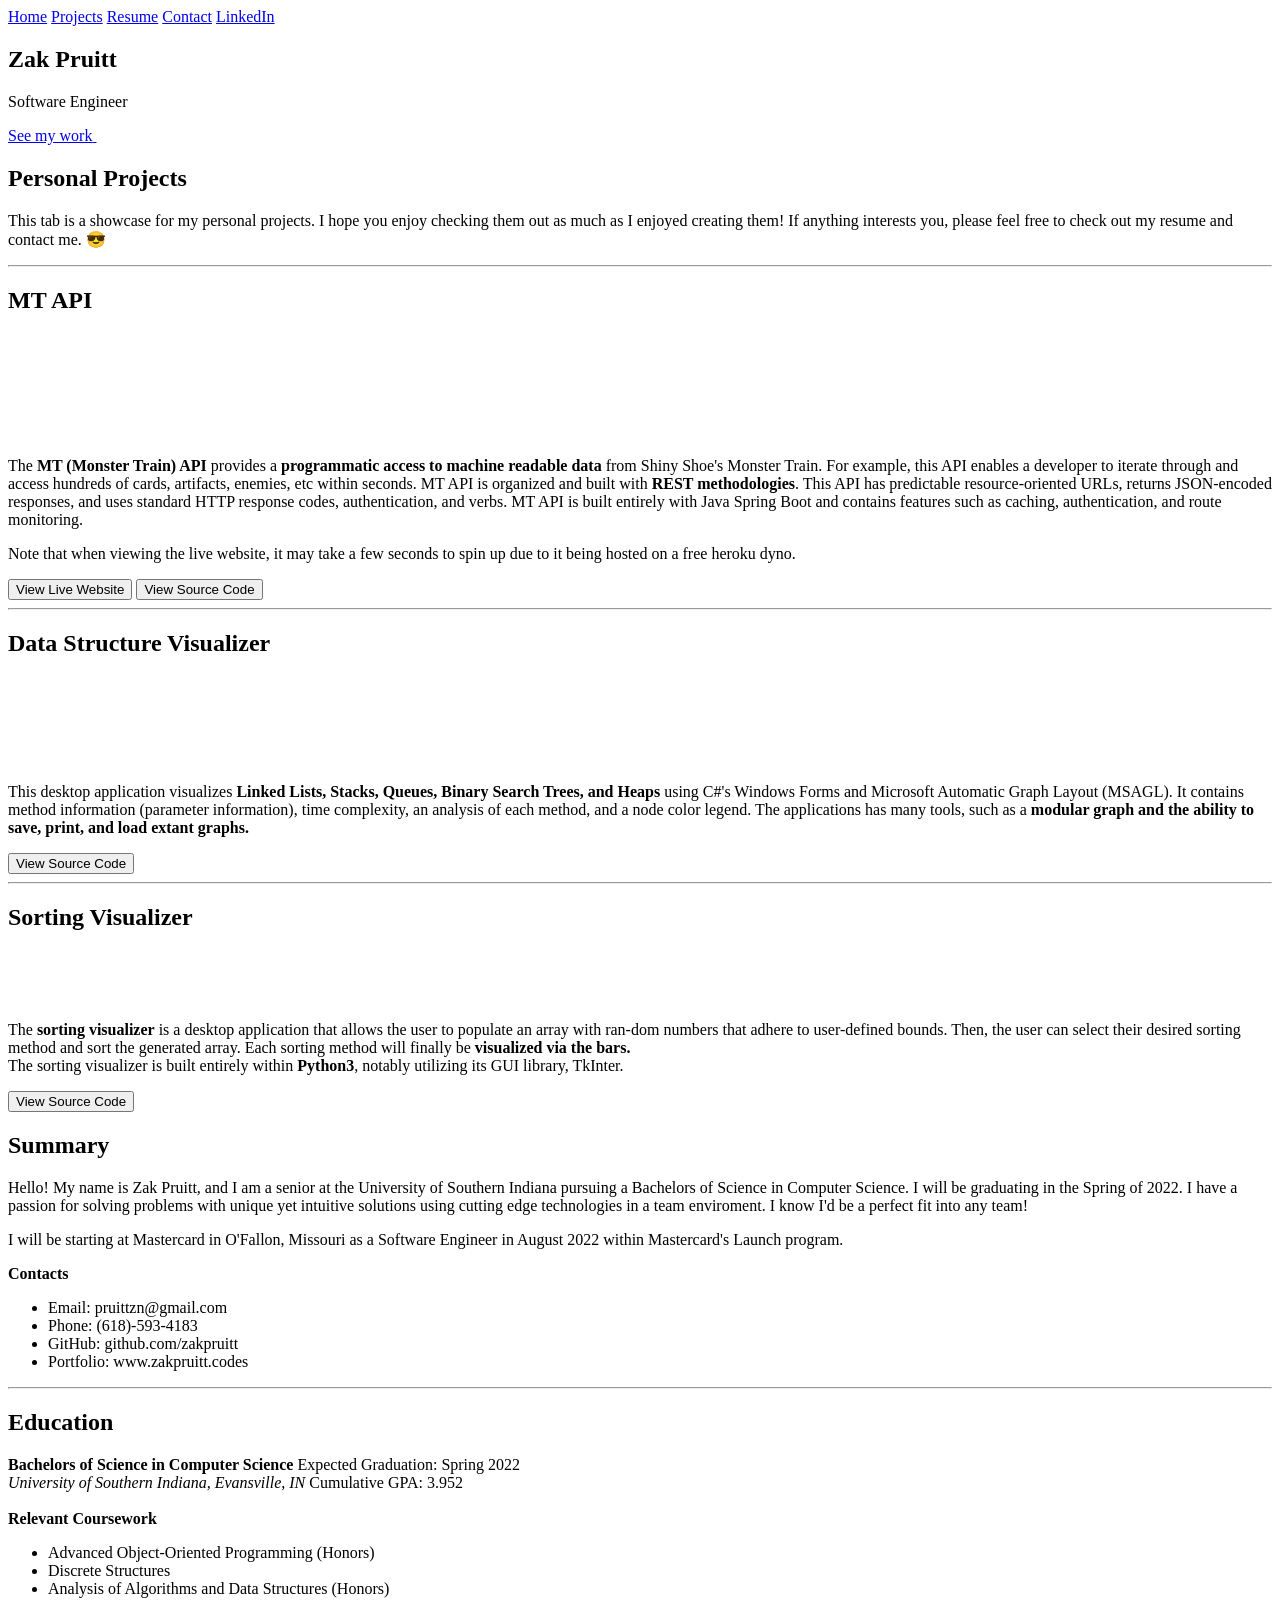
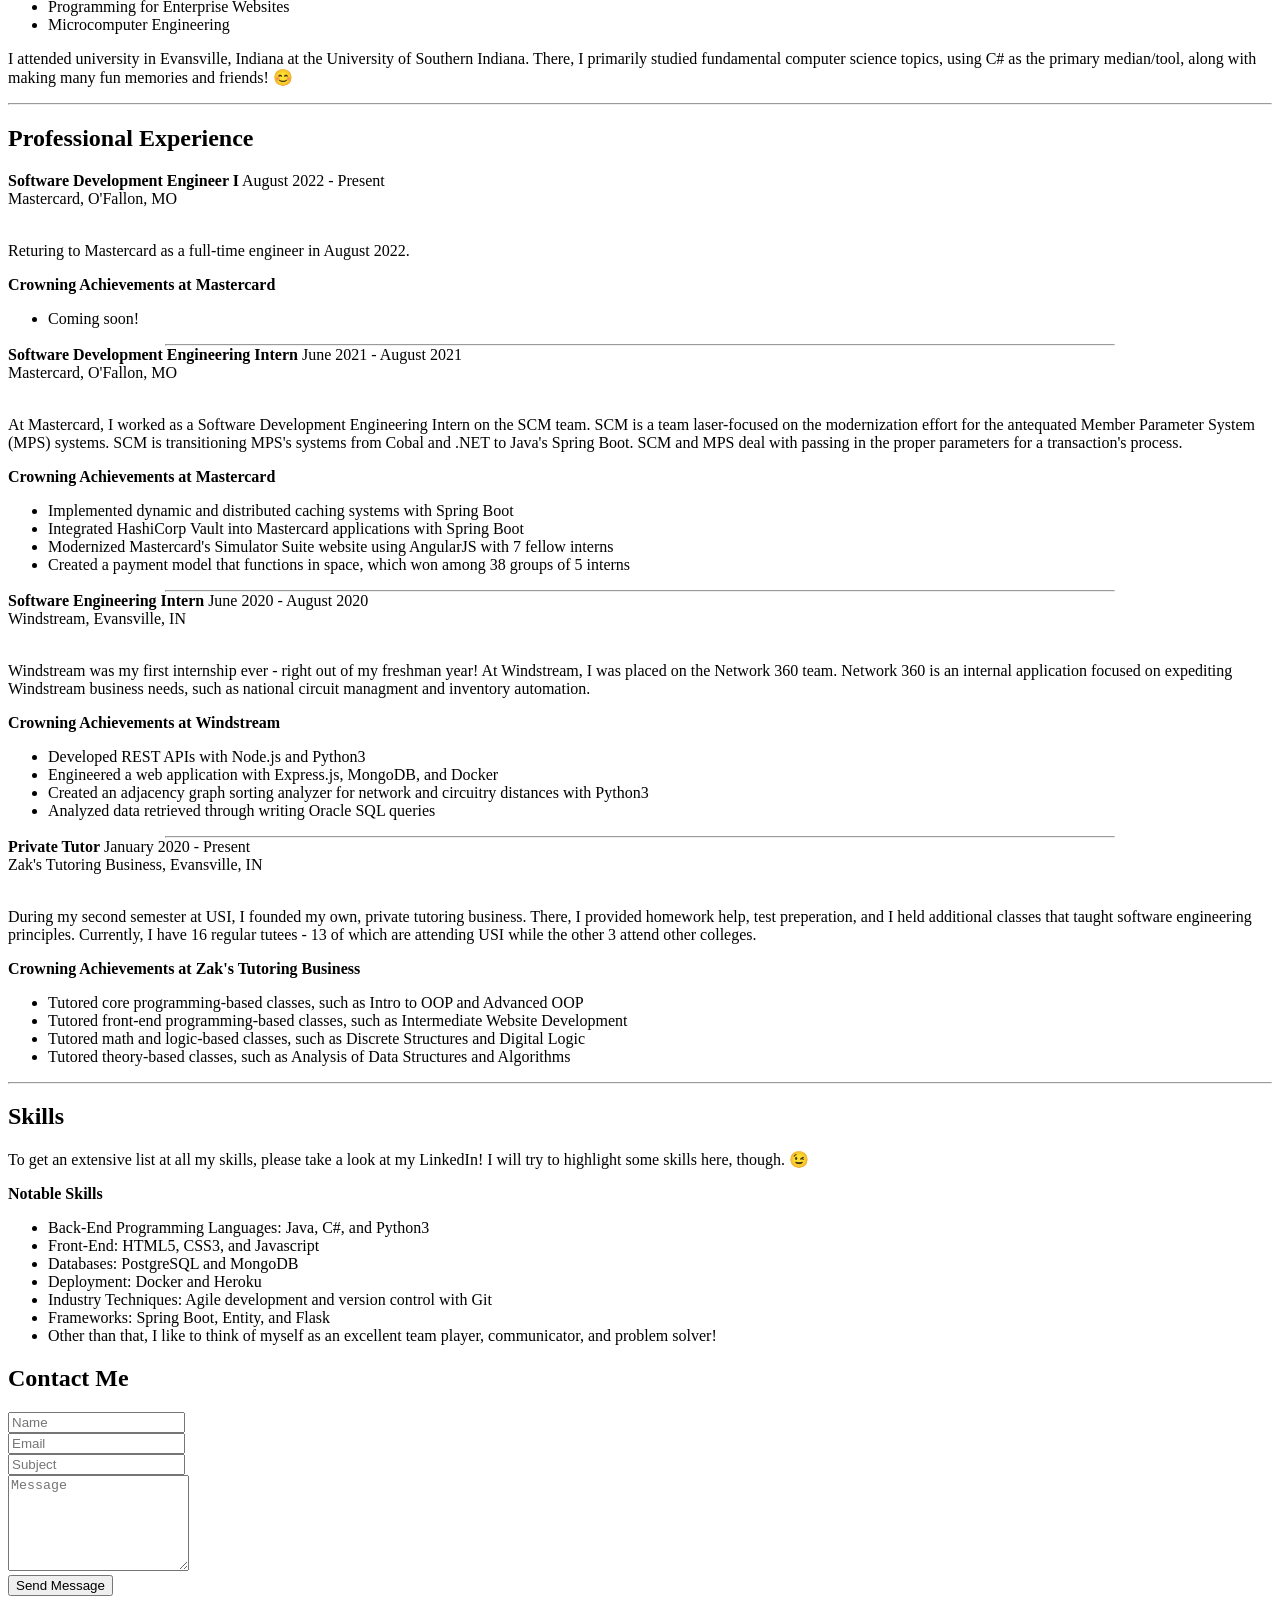
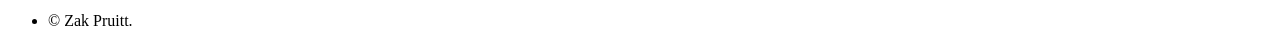
==== index.html @ 2b94c64f "Update index.html" ====
<!DOCTYPE html>
<html>

<head>
	<title>zakpruitt.codes - 2021</title>
	<meta charset="utf-8" />
	<meta name="viewport" content="width=device-width, initial-scale=1, user-scalable=no" />
	<link rel="stylesheet" href="assets/css/main.css" />
	<link rel="icon" type="ico" href="images/favicon.ico"/>
</head>

<body class="is-preload">
	<!-- Wrapper-->
	<div id="wrapper">
		<!-- Nav -->
		<nav id="nav">
			<a href="#" class="icon solid fa-home"><span>Home</span></a>
			<a href="#work" class="icon solid fa-code"><span>Projects</span></a>
			<a href="#resume" class="icon solid fa-user-circle"><span>Resume</span></a>
			<a href="#contact" class="icon solid fa-envelope"><span>Contact</span></a>
			<a href="https://linkedin.com/in/zakpruitt" target="_blank" rel="noopener noreferrer"
				class="icon brands fa-linkedin"><span>LinkedIn</span></a>
		</nav>

		<!-- Main -->
		<div id="main">
			<!-- Me -->
			<article id="home" class="panel intro">
				<header>
					<h1>Zak Pruitt</h1>
					<p>Software Engineer</p>
				</header>
				<a href="#work" class="jumplink pic">
					<span class="arrow icon solid fa-chevron-right"><span>See my work</span></span>
					<img src="images/me.jpg" alt="" />
				</a>
			</article>

			<!-- Work -->
			<article id="work" class="panel">
				<!--INTRO-->
				<header>
					<h2>
						Personal Projects &nbsp;<i class="icon solid fa-file-code"></i>
					</h2>
				</header>
				<p>
					This tab is a showcase for my personal projects. I hope you enjoy
					checking them out as much as I enjoyed creating them! If anything
					interests you, please feel free to check out my resume and contact
					me. 😎
				</p>

				<hr />
				
				<!--MT API-->
				<section>
					<header>
						<h2>
							MT API &nbsp;<i class="icon solid fa-exchange-alt"></i>
						</h2>
					</header>
					<header>
						<div class="row">
							<div class="col-4 col-6-medium col-12-small">
								<img class="work-image image fit" src="images/mtapi1.png" alt="" />
							</div>
							<div class="col-4 col-6-medium col-12-small">
								<img class="work-image image fit" src="images/mtapi2.png" alt="" />
							</div>
							<div class="col-4 col-6-medium col-12-small">
								<img class="work-image image fit" src="images/mtapi4.png" alt="" />
							</div>
							<div class="col-4 col-6-medium col-12-small">
								<img class="work-image image fit" src="images/mtapi3.png" alt="" />
							</div>
							<div class="col-4 col-6-medium col-12-small">
								<img class="work-image image fit" src="images/mtapi5.png" alt="" />
							</div>
							<div class="col-4 col-6-medium col-12-small">
								<img class="work-image image fit" src="images/mtapi6.png" alt="" />
							</div>
						</div>
					</header>
					<p>
						The <b>MT (Monster Train) API</b> provides a <b>programmatic access to machine readable data</b> from Shiny Shoe's Monster Train. For example, 
						this API enables a developer to iterate through and access hundreds of cards, artifacts, enemies, etc within seconds.
						MT API is organized and built with <b>REST methodologies</b>. This API has predictable resource-oriented URLs, 
						returns JSON-encoded responses, and uses standard HTTP response codes, authentication, and verbs. MT API is built
						entirely with Java Spring Boot and contains features such as caching, authentication, and route monitoring.
					</p>
					<p>
						Note that when viewing the live website, it may take a few seconds to spin up due to it being hosted on a free
						heroku dyno.
					</p>
					<a href="https://mt-api.tech" target="_blank"
						rel="noopener noreferrer"><input type="button" class="work-button"
							value="View Live Website" /></a>
					<a href="https://github.com/zakpruitt/mt-api" target="_blank"
						rel="noopener noreferrer"><input type="button" class="work-button"
							value="View Source Code" /></a>
				</section>

				<hr />

				<!--DSV-->
				<section>
					<header>
						<h2>
							Data Structure Visualizer &nbsp;<i class="icon solid fa-project-diagram"></i>
						</h2>
					</header>
					<header>
						<div class="row">
							<div class="col-4 col-6-medium col-12-small">
								<img class="work-image image fit" src="images/dsv 1.PNG" alt="" />
							</div>
							<div class="col-4 col-6-medium col-12-small">
								<img class="work-image image fit" src="images/dsv 2.PNG" alt="" />
							</div>
							<div class="col-4 col-6-medium col-12-small">
								<img class="work-image image fit" src="images/dsv 3.PNG" alt="" />
							</div>
							<div class="col-4 col-6-medium col-12-small">
								<img class="work-image image fit" src="images/dsv 4.PNG" alt="" />
							</div>
							<div class="col-4 col-6-medium col-12-small">
								<img class="work-image image fit" src="images/dsv 5.PNG" alt="" />
							</div>
						</div>
					</header>
					<p>
						This desktop application visualizes <b>Linked Lists, Stacks, Queues, Binary Search Trees, and
							Heaps</b> using C#'s Windows Forms
						and Microsoft Automatic Graph Layout (MSAGL). It contains method information (parameter
						information), time complexity, an analysis of each method, and a node color legend. The
						applications has many tools, such as a <b>modular
							graph and the ability to save, print, and load extant graphs.</b>
					</p>
					<a href="https://github.com/zakpruitt/data-structure-visualizer" target="_blank"
						rel="noopener noreferrer"><input type="button" class="work-button"
							value="View Source Code" /></a>
				</section>

				<hr />

				<!--SV-->
				<section>
					<header>
						<h2>
							Sorting Visualizer &nbsp;<i class="icon solid fa-sort-amount-up"></i>
						</h2>
					</header>
					<header>
						<div class="row">
							<div class="col-4 col-6-medium col-12-small">
								<img class="work-image image fit" src="images/sorting1.PNG" alt="" />
							</div>
							<div class="col-4 col-6-medium col-12-small">
								<img class="work-image image fit" src="images/sorting2.PNG" alt="" />
							</div>
							<div class="col-4 col-6-medium col-12-small">
								<img class="work-image image fit" src="images/sorting3.PNG" alt="" />
							</div>
						</div>
					</header>
					<p>
						The <b>sorting visualizer</b> is a desktop application that allows
						the user to populate an array with ran-dom numbers that adhere to
						user-defined bounds. Then, the user can select their desired
						sorting method and sort the generated array. Each sorting method
						will finally be <b>visualized via the bars.</b> <br />The sorting
						visualizer is built entirely within <b>Python3</b>, notably
						utilizing its GUI library, TkInter.
					</p>
					<a href="https://github.com/zakpruitt/sorting-visualizer" target="_blank"
						rel="noopener noreferrer"><input type="button" class="work-button"
							value="View Source Code" /></a>
				</section>
			</article>

			<!-- Resume -->
			<article id="resume" class="panel">
				<!--SUMMARY-->
				<header>
					<h2>
						Summary &nbsp;<i class="icon solid fa-book"></i>
					</h2>
				</header>
				<p>
					Hello! My name is Zak Pruitt, and I am a senior at the University of Southern Indiana pursuing a
					Bachelors of Science in Computer Science. I will be graduating
					in the Spring of 2022. I have a passion for solving problems with unique yet intuitive solutions
					using cutting edge technologies in a team enviroment. I know
					I'd be a perfect fit into any team!
				</p>
				<p>
					I will be starting at Mastercard in O'Fallon, Missouri as a Software Engineer in August 2022 within
					Mastercard's Launch program.
				</p>
				
				<span id="left"><b>Contacts</b></span> <br>
				<ul>
					<li>Email: pruittzn@gmail.com</li>
					<li>Phone: (618)-593-4183</li>
					<li>GitHub: github.com/zakpruitt</li>
					<li>Portfolio: www.zakpruitt.codes</li>
				</ul>
				<hr>

				<!--EDUCATION-->
				<header>
					<h2>
						Education &nbsp;<i class="icon solid fa-user-graduate"></i>
					</h2>
				</header>
				
				<span id="left"><b>Bachelors of Science in Computer Science</b></span>
				<span id="right">Expected Graduation: Spring 2022</span>

				<br>

				<span id="left"><i>University of Southern Indiana, Evansville, IN</i></span>
				<span id="right">Cumulative GPA: 3.952</span>

				<br>
				<br>

				<span id="left"><b>Relevant Coursework</b></span> <br>
				<ul>
					<li>Advanced Object-Oriented Programming (Honors) </li>
					<li>Discrete Structures </li>
					<li>Analysis of Algorithms and Data Structures (Honors) </li>
					<li>Programming for Enterprise Websites </li>
					<li>Microcomputer Engineering </li>
				</ul>

				<p>
					I attended university in Evansville, Indiana at the University of Southern Indiana. There, I primarily studied fundamental computer science 
					topics, using C# as the primary median/tool, along with making many fun memories and friends! 😊
				</p>

				<hr>

				<!--WORK EXPERIENCE-->
				<header>
					<h2>
						Professional Experience &nbsp;<i class="icon solid fa-user-tie"></i>
					</h2>
				</header>
				
				<span id="left"><b>Software Development Engineer I</b></span>
				<span id="right">August 2022 - Present</span>

				<br>

				<span id="left">Mastercard, O'Fallon, MO</span>
				
				<br>
				<br>

				<p>
					Returing to Mastercard as a full-time engineer in August 2022.
				</p>

				<span id="left"><b>Crowning Achievements at Mastercard</b></span> <br>
				<ul>
					<li>Coming soon!</li>
				</ul>

				<hr width="75%" style="margin: auto;">

				<!--MC-->
				<span id="left"><b>Software Development Engineering Intern</b></span>
				<span id="right">June 2021 - August 2021</span>

				<br>

				<span id="left">Mastercard, O'Fallon, MO</span>
				
				<br>
				<br>

				<p>
					At Mastercard, I worked as a Software Development Engineering Intern on the SCM team. SCM is a team
					laser-focused on the modernization effort for the antequated Member Parameter System (MPS) systems.
					SCM is transitioning MPS's systems from Cobal and .NET to Java's Spring Boot. SCM and MPS deal with
					passing in the proper parameters for a transaction's process.
				</p>

				<span id="left"><b>Crowning Achievements at Mastercard</b></span> <br>
				<ul>
					<li>Implemented dynamic and distributed caching systems with Spring Boot</li>
					<li>Integrated HashiCorp Vault into Mastercard applications with Spring Boot</li>
					<li>Modernized Mastercard's Simulator Suite website using AngularJS with 7 fellow interns</li>
					<li>Created a payment model that functions in space, which won among 38 groups of 5 interns</li>
				</ul>

				<hr width="75%" style="margin: auto;">
				
				<!--WINDSTREAM-->
				<span id="left"><b>Software Engineering Intern</b></span>
				<span id="right">June 2020 - August 2020</span>

				<br>

				<span id="left">Windstream, Evansville, IN</span>
				
				<br>
				<br>

				<p>
					Windstream was my first internship ever - right out of my freshman year! At Windstream, I was placed on the Network 360 team.
					Network 360 is an internal application focused on expediting Windstream business needs, such as national circuit managment and
					inventory automation. 
				</p>

				<span id="left"><b>Crowning Achievements at Windstream</b></span> <br>
				<ul>
					<li>Developed REST APIs with Node.js and Python3</li>
					<li>Engineered a web application with Express.js, MongoDB, and Docker</li>
					<li>Created an adjacency graph sorting analyzer for network and circuitry distances with Python3</li>
					<li>Analyzed data retrieved through writing Oracle SQL queries</li>

				</ul>

				<hr width="75%" style="margin: auto;">

				<!--TUTOR-->
				<span id="left"><b>Private Tutor</b></span>
				<span id="right">January 2020 - Present</span>

				<br>

				<span id="left">Zak's Tutoring Business, Evansville, IN</span>
				
				<br>
				<br>

				<p>
					During my second semester at USI, I founded my own, private tutoring business. There, I provided
					homework help, test preperation, and I held additional classes that taught software engineering principles. Currently,
					I have 16 regular tutees - 13 of which are attending USI while the other 3 attend other colleges.
				</p>

				<span id="left"><b>Crowning Achievements at Zak's Tutoring Business</b></span> <br>
				<ul>
					<li>Tutored core programming-based classes, such as Intro to OOP and Advanced OOP</li>
					<li>Tutored front-end programming-based classes, such as Intermediate Website Development</li>
					<li>Tutored math and logic-based classes, such as Discrete Structures and Digital Logic</li>
					<li>Tutored theory-based classes, such as Analysis of Data Structures and Algorithms</li>
				</ul>

				<hr>

					<!--SKILLS-->
					<header>
						<h2>
							Skills &nbsp;<i class="icon solid fa-list-ul"></i>
						</h2>
					</header>
					
					<p>To get an extensive list at all my skills, please take a look at my LinkedIn! I will try to highlight
						some skills here, though. 😉
					</p>
	
					<span id="left"><b>Notable Skills</b></span> <br>
					<ul>
						<li>Back-End Programming Languages: Java, C#, and Python3</li>
						<li>Front-End: HTML5, CSS3, and Javascript</li>
						<li>Databases: PostgreSQL and MongoDB</li>
						<li>Deployment: Docker and Heroku</li>
						<li>Industry Techniques: Agile development and version control with Git</li>
						<li>Frameworks: Spring Boot, Entity, and Flask</li>
						<li>Other than that, I like to think of myself as an excellent team player, communicator, and problem solver!</li>
					</ul>
			</article>

			<!-- Contact -->
			<article id="contact" class="panel">
				<header>
					<h2>Contact Me</h2>
				</header>
				<form id="contactForm" name="sentMessage" action="https://formspree.io/xpzykvww"
					enctype="multipart/form-data" method="POST">
					<div>
						<div class="row">
							<div class="col-6 col-12-medium">
								<input type="text" name="name" placeholder="Name" />
							</div>
							<div class="col-6 col-12-medium">
								<input type="text" name="email" placeholder="Email" />
							</div>
							<div class="col-12">
								<input type="text" name="subject" placeholder="Subject" />
							</div>
							<div class="col-12">
								<textarea name="message" placeholder="Message" rows="6"></textarea>
							</div>
							<div class="col-12">
								<input type="submit" value="Send Message" />
							</div>
						</div>
					</div>
				</form>
			</article>
		</div>

		<!-- Footer -->
		<div id="footer">
			<ul class="copyright">
				<li>&copy; Zak Pruitt.</li>
			</ul>
		</div>
	</div>

	<!-- Scripts -->
	<script src="https://cdnjs.cloudflare.com/ajax/libs/mo-js/0.288.2/mo.min.js"
		integrity="sha512-/rH/MTr+peRDH0xWbbfUgzdLUu8FRdQ24CXdNiDHHcdR7QyYFL3lob2hHtieIKBJsJcWtF0S2bhdcubsZkXKxw=="
		crossorigin="anonymous"></script>
	<script src="https://kit.fontawesome.com/42ef109a00.js" crossorigin="anonymous"></script>
	<script src="https://code.jquery.com/jquery-3.6.0.min.js"
		integrity="sha256-/xUj+3OJU5yExlq6GSYGSHk7tPXikynS7ogEvDej/m4=" crossorigin="anonymous"></script>
	<script src="assets/js/breakpoints.min.js"></script>
	<script src="assets/js/main.js"></script>
</body>

</html>
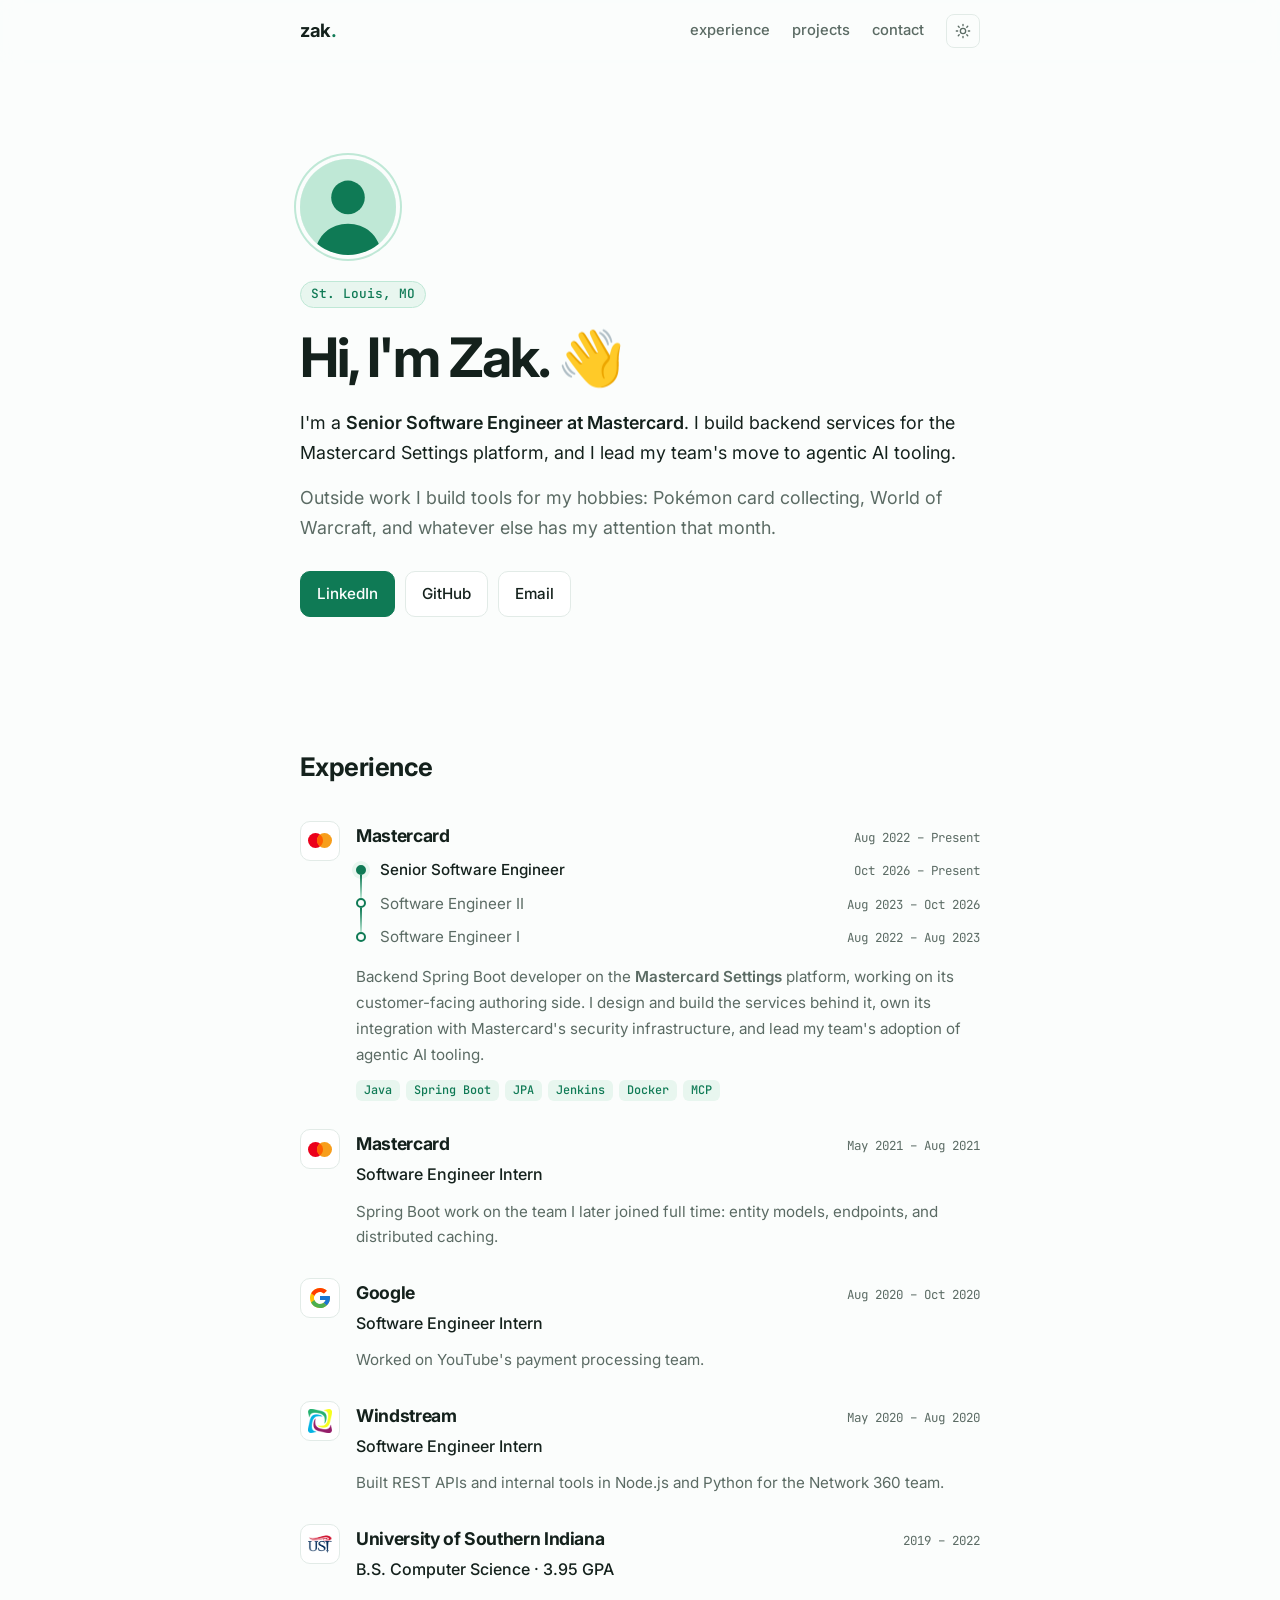
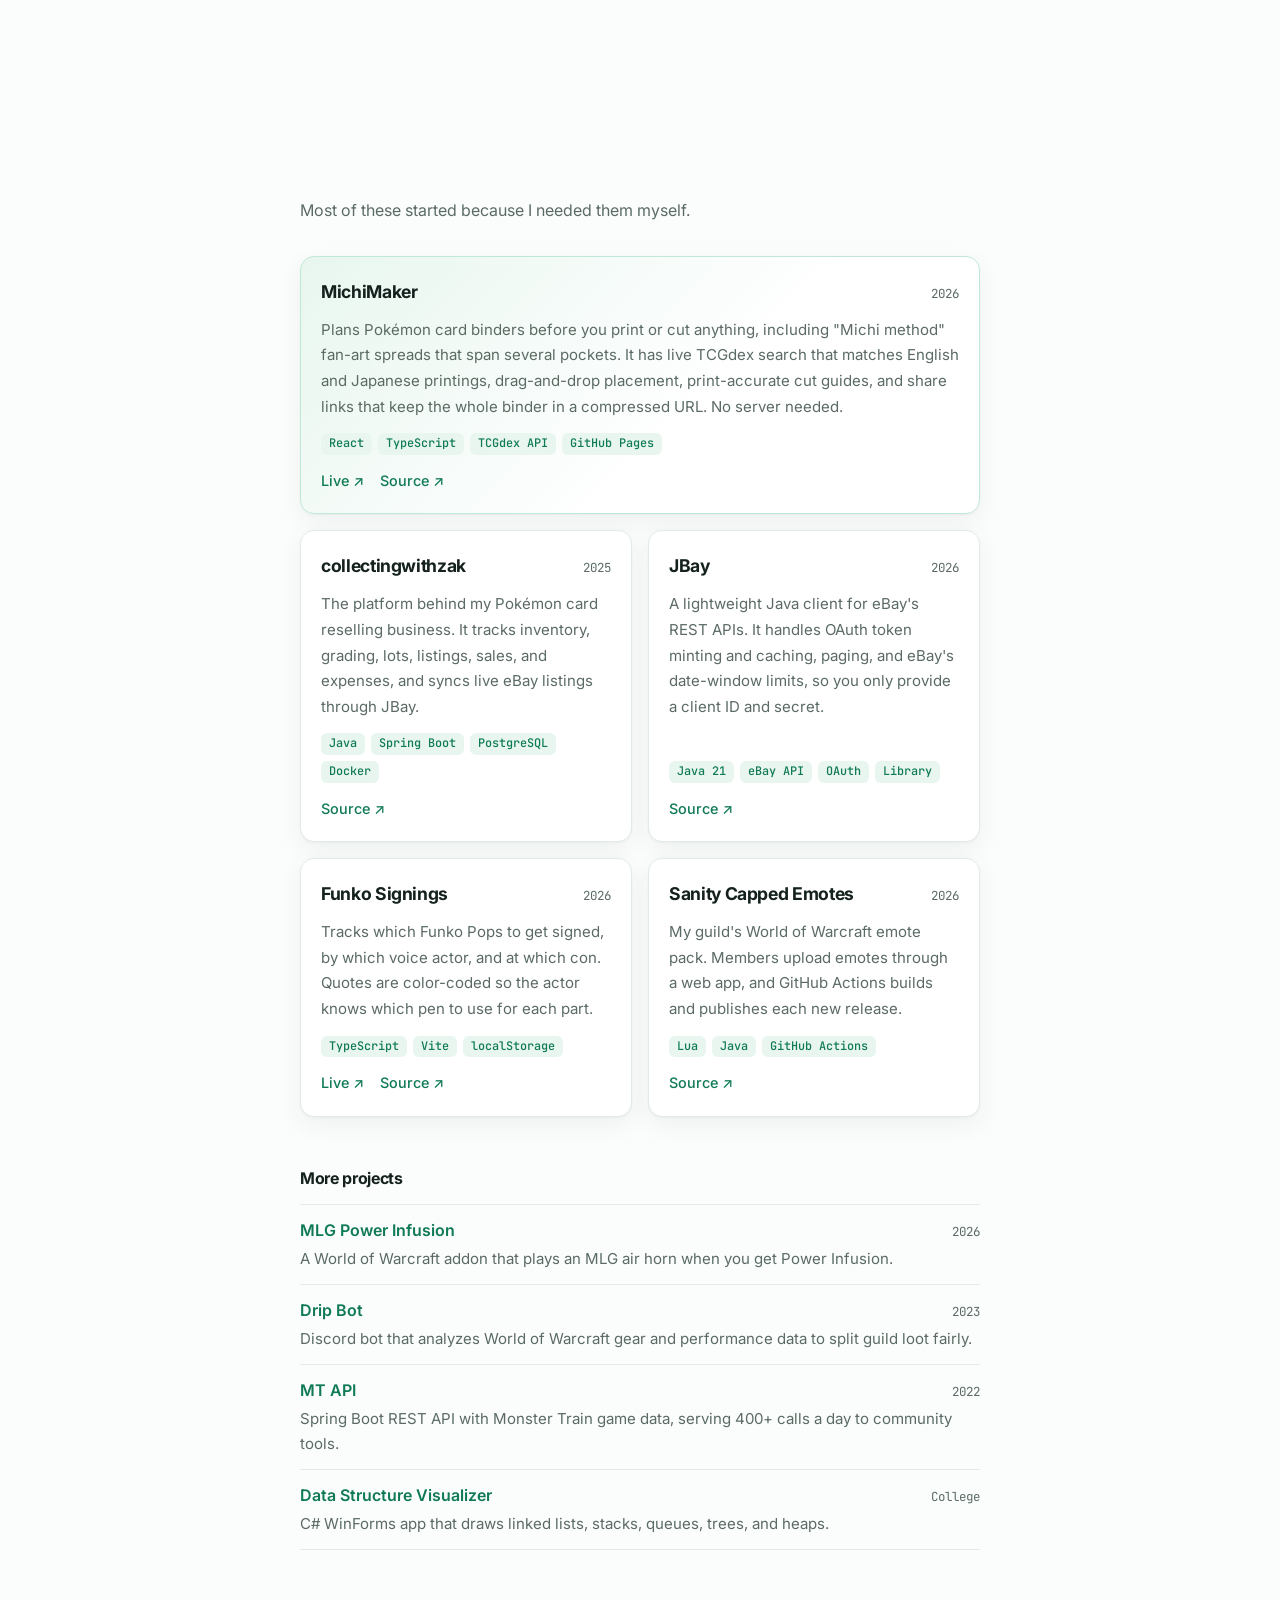
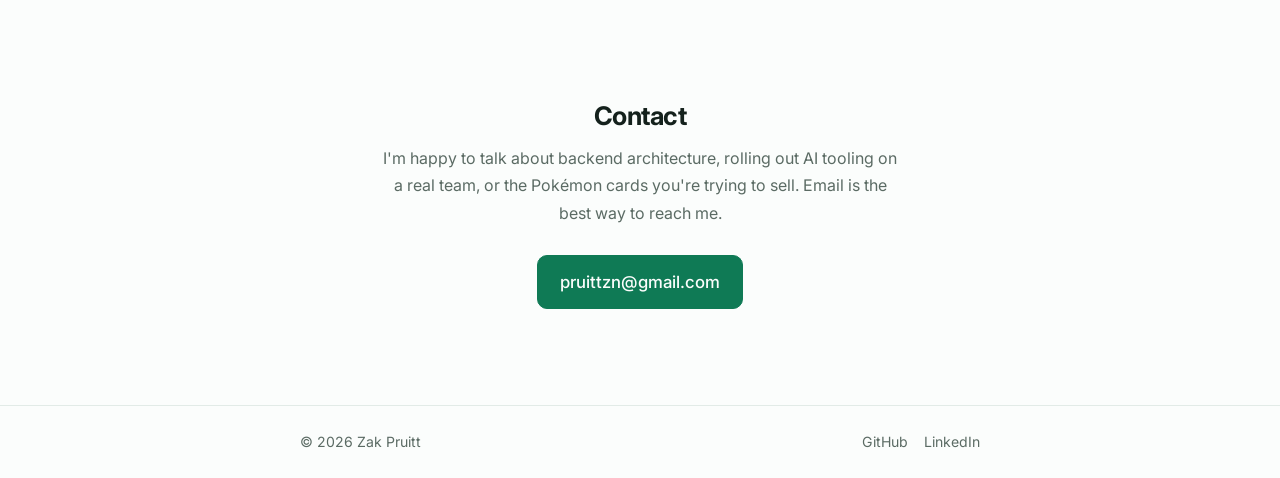
==== commit 39c7a49a: "Redesign portfolio and generate projects from repo READMEs" ====
--- a/index.html
+++ b/index.html
@@ -1,428 +1,259 @@
-<!DOCTYPE html>
-<html>
-
+<!doctype html>
+<html lang="en">
 <head>
-	<title>zakpruitt.codes - 2021</title>
-	<meta charset="utf-8" />
-	<meta name="viewport" content="width=device-width, initial-scale=1, user-scalable=no" />
-	<link rel="stylesheet" href="assets/css/main.css" />
-	<link rel="icon" type="ico" href="images/favicon.ico"/>
+  <meta charset="utf-8">
+  <meta name="viewport" content="width=device-width, initial-scale=1">
+  <title>Zak Pruitt</title>
+  <meta name="description" content="Zak Pruitt, Senior Software Engineer at Mastercard. Backend Spring Boot developer on the Mastercard Settings platform.">
+  <meta property="og:title" content="Zak Pruitt">
+  <meta property="og:description" content="Senior Software Engineer at Mastercard. Backend by day, building things for my hobbies by night.">
+  <meta property="og:url" content="https://zakpruitt.github.io/">
+  <meta name="theme-color" content="#0f7a55">
+  <link rel="icon" href="favicon.svg" type="image/svg+xml">
+  <link rel="preconnect" href="https://fonts.googleapis.com">
+  <link rel="preconnect" href="https://fonts.gstatic.com" crossorigin>
+  <link rel="stylesheet" href="https://fonts.googleapis.com/css2?family=Inter:wght@400;500;600;700&family=JetBrains+Mono:wght@400;500&display=swap">
+  <link rel="stylesheet" href="assets/style.css">
+  <script>
+    let theme;
+    try { theme = localStorage.getItem("theme"); } catch {}
+    document.documentElement.classList.add("js");
+    document.documentElement.dataset.theme =
+      theme ?? (matchMedia("(prefers-color-scheme: dark)").matches ? "dark" : "light");
+  </script>
+  <script src="assets/main.js" defer></script>
 </head>
-
-<body class="is-preload">
-	<!-- Wrapper-->
-	<div id="wrapper">
-		<!-- Nav -->
-		<nav id="nav">
-			<a href="#" class="icon solid fa-home"><span>Home</span></a>
-			<a href="#work" class="icon solid fa-code"><span>Projects</span></a>
-			<a href="#resume" class="icon solid fa-user-circle"><span>Resume</span></a>
-			<a href="#contact" class="icon solid fa-envelope"><span>Contact</span></a>
-			<a href="https://linkedin.com/in/zakpruitt" target="_blank" rel="noopener noreferrer"
-				class="icon brands fa-linkedin"><span>LinkedIn</span></a>
-		</nav>
-
-		<!-- Main -->
-		<div id="main">
-			<!-- Me -->
-			<article id="home" class="panel intro">
-				<header>
-					<h1>Zak Pruitt</h1>
-					<p>Software Engineer</p>
-				</header>
-				<a href="#work" class="jumplink pic">
-					<span class="arrow icon solid fa-chevron-right"><span>See my work</span></span>
-					<img src="images/me.jpg" alt="" />
-				</a>
-			</article>
-
-			<!-- Work -->
-			<article id="work" class="panel">
-				<!--INTRO-->
-				<header>
-					<h2>
-						Personal Projects &nbsp;<i class="icon solid fa-file-code"></i>
-					</h2>
-				</header>
-				<p>
-					This tab is a showcase for my personal projects. I hope you enjoy
-					checking them out as much as I enjoyed creating them! If anything
-					interests you, please feel free to check out my resume and contact
-					me. 😎
-				</p>
-
-				<hr />
-				
-				<!--MT API-->
-				<section>
-					<header>
-						<h2>
-							MT API &nbsp;<i class="icon solid fa-exchange-alt"></i>
-						</h2>
-					</header>
-					<header>
-						<div class="row">
-							<div class="col-4 col-6-medium col-12-small">
-								<img class="work-image image fit" src="images/mtapi1.png" alt="" />
-							</div>
-							<div class="col-4 col-6-medium col-12-small">
-								<img class="work-image image fit" src="images/mtapi2.png" alt="" />
-							</div>
-							<div class="col-4 col-6-medium col-12-small">
-								<img class="work-image image fit" src="images/mtapi4.png" alt="" />
-							</div>
-							<div class="col-4 col-6-medium col-12-small">
-								<img class="work-image image fit" src="images/mtapi3.png" alt="" />
-							</div>
-							<div class="col-4 col-6-medium col-12-small">
-								<img class="work-image image fit" src="images/mtapi5.png" alt="" />
-							</div>
-							<div class="col-4 col-6-medium col-12-small">
-								<img class="work-image image fit" src="images/mtapi6.png" alt="" />
-							</div>
-						</div>
-					</header>
-					<p>
-						The <b>MT (Monster Train) API</b> provides a <b>programmatic access to machine readable data</b> from Shiny Shoe's Monster Train. For example, 
-						this API enables a developer to iterate through and access hundreds of cards, artifacts, enemies, etc within seconds.
-						MT API is organized and built with <b>REST methodologies</b>. This API has predictable resource-oriented URLs, 
-						returns JSON-encoded responses, and uses standard HTTP response codes, authentication, and verbs. MT API is built
-						entirely with Java Spring Boot and contains features such as caching, authentication, and route monitoring.
-					</p>
-					<p>
-						Note that when viewing the live website, it may take a few seconds to spin up due to it being hosted on a free
-						heroku dyno.
-					</p>
-					<a href="https://mt-api.tech" target="_blank"
-						rel="noopener noreferrer"><input type="button" class="work-button"
-							value="View Live Website" /></a>
-					<a href="https://github.com/zakpruitt/mt-api" target="_blank"
-						rel="noopener noreferrer"><input type="button" class="work-button"
-							value="View Source Code" /></a>
-				</section>
-
-				<hr />
-
-				<!--DSV-->
-				<section>
-					<header>
-						<h2>
-							Data Structure Visualizer &nbsp;<i class="icon solid fa-project-diagram"></i>
-						</h2>
-					</header>
-					<header>
-						<div class="row">
-							<div class="col-4 col-6-medium col-12-small">
-								<img class="work-image image fit" src="images/dsv 1.PNG" alt="" />
-							</div>
-							<div class="col-4 col-6-medium col-12-small">
-								<img class="work-image image fit" src="images/dsv 2.PNG" alt="" />
-							</div>
-							<div class="col-4 col-6-medium col-12-small">
-								<img class="work-image image fit" src="images/dsv 3.PNG" alt="" />
-							</div>
-							<div class="col-4 col-6-medium col-12-small">
-								<img class="work-image image fit" src="images/dsv 4.PNG" alt="" />
-							</div>
-							<div class="col-4 col-6-medium col-12-small">
-								<img class="work-image image fit" src="images/dsv 5.PNG" alt="" />
-							</div>
-						</div>
-					</header>
-					<p>
-						This desktop application visualizes <b>Linked Lists, Stacks, Queues, Binary Search Trees, and
-							Heaps</b> using C#'s Windows Forms
-						and Microsoft Automatic Graph Layout (MSAGL). It contains method information (parameter
-						information), time complexity, an analysis of each method, and a node color legend. The
-						applications has many tools, such as a <b>modular
-							graph and the ability to save, print, and load extant graphs.</b>
-					</p>
-					<a href="https://github.com/zakpruitt/data-structure-visualizer" target="_blank"
-						rel="noopener noreferrer"><input type="button" class="work-button"
-							value="View Source Code" /></a>
-				</section>
-
-				<hr />
-
-				<!--SV-->
-				<section>
-					<header>
-						<h2>
-							Sorting Visualizer &nbsp;<i class="icon solid fa-sort-amount-up"></i>
-						</h2>
-					</header>
-					<header>
-						<div class="row">
-							<div class="col-4 col-6-medium col-12-small">
-								<img class="work-image image fit" src="images/sorting1.PNG" alt="" />
-							</div>
-							<div class="col-4 col-6-medium col-12-small">
-								<img class="work-image image fit" src="images/sorting2.PNG" alt="" />
-							</div>
-							<div class="col-4 col-6-medium col-12-small">
-								<img class="work-image image fit" src="images/sorting3.PNG" alt="" />
-							</div>
-						</div>
-					</header>
-					<p>
-						The <b>sorting visualizer</b> is a desktop application that allows
-						the user to populate an array with ran-dom numbers that adhere to
-						user-defined bounds. Then, the user can select their desired
-						sorting method and sort the generated array. Each sorting method
-						will finally be <b>visualized via the bars.</b> <br />The sorting
-						visualizer is built entirely within <b>Python3</b>, notably
-						utilizing its GUI library, TkInter.
-					</p>
-					<a href="https://github.com/zakpruitt/sorting-visualizer" target="_blank"
-						rel="noopener noreferrer"><input type="button" class="work-button"
-							value="View Source Code" /></a>
-				</section>
-			</article>
-
-			<!-- Resume -->
-			<article id="resume" class="panel">
-				<!--SUMMARY-->
-				<header>
-					<h2>
-						Summary &nbsp;<i class="icon solid fa-book"></i>
-					</h2>
-				</header>
-				<p>
-					Hello! My name is Zak Pruitt, and I am a senior at the University of Southern Indiana pursuing a
-					Bachelors of Science in Computer Science. I will be graduating
-					in the Spring of 2022. I have a passion for solving problems with unique yet intuitive solutions
-					using cutting edge technologies in a team enviroment. I know
-					I'd be a perfect fit into any team!
-				</p>
-				<p>
-					I will be starting at Mastercard in O'Fallon, Missouri as a Software Engineer in August 2022 within
-					Mastercard's Launch program.
-				</p>
-				
-				<span id="left"><b>Contacts</b></span> <br>
-				<ul>
-					<li>Email: pruittzn@gmail.com</li>
-					<li>Phone: (618)-593-4183</li>
-					<li>GitHub: github.com/zakpruitt</li>
-					<li>Portfolio: www.zakpruitt.codes</li>
-				</ul>
-				<hr>
-
-				<!--EDUCATION-->
-				<header>
-					<h2>
-						Education &nbsp;<i class="icon solid fa-user-graduate"></i>
-					</h2>
-				</header>
-				
-				<span id="left"><b>Bachelors of Science in Computer Science</b></span>
-				<span id="right">Expected Graduation: Spring 2022</span>
-
-				<br>
-
-				<span id="left"><i>University of Southern Indiana, Evansville, IN</i></span>
-				<span id="right">Cumulative GPA: 3.952</span>
-
-				<br>
-				<br>
-
-				<span id="left"><b>Relevant Coursework</b></span> <br>
-				<ul>
-					<li>Advanced Object-Oriented Programming (Honors) </li>
-					<li>Discrete Structures </li>
-					<li>Analysis of Algorithms and Data Structures (Honors) </li>
-					<li>Programming for Enterprise Websites </li>
-					<li>Microcomputer Engineering </li>
-				</ul>
-
-				<p>
-					I attended university in Evansville, Indiana at the University of Southern Indiana. There, I primarily studied fundamental computer science 
-					topics, using C# as the primary median/tool, along with making many fun memories and friends! 😊
-				</p>
-
-				<hr>
-
-				<!--WORK EXPERIENCE-->
-				<header>
-					<h2>
-						Professional Experience &nbsp;<i class="icon solid fa-user-tie"></i>
-					</h2>
-				</header>
-				
-				<span id="left"><b>Software Development Engineer I</b></span>
-				<span id="right">August 2022 - Present</span>
-
-				<br>
-
-				<span id="left">Mastercard, O'Fallon, MO</span>
-				
-				<br>
-				<br>
-
-				<p>
-					Returing to Mastercard as a full-time engineer in August 2022.
-				</p>
-
-				<span id="left"><b>Crowning Achievements at Mastercard</b></span> <br>
-				<ul>
-					<li>Coming soon!</li>
-				</ul>
-
-				<hr width="75%" style="margin: auto;">
-
-				<!--MC-->
-				<span id="left"><b>Software Development Engineering Intern</b></span>
-				<span id="right">June 2021 - August 2021</span>
-
-				<br>
-
-				<span id="left">Mastercard, O'Fallon, MO</span>
-				
-				<br>
-				<br>
-
-				<p>
-					At Mastercard, I worked as a Software Development Engineering Intern on the SCM team. SCM is a team
-					laser-focused on the modernization effort for the antequated Member Parameter System (MPS) systems.
-					SCM is transitioning MPS's systems from Cobal and .NET to Java's Spring Boot. SCM and MPS deal with
-					passing in the proper parameters for a transaction's process.
-				</p>
-
-				<span id="left"><b>Crowning Achievements at Mastercard</b></span> <br>
-				<ul>
-					<li>Implemented dynamic and distributed caching systems with Spring Boot</li>
-					<li>Integrated HashiCorp Vault into Mastercard applications with Spring Boot</li>
-					<li>Modernized Mastercard's Simulator Suite website using AngularJS with 7 fellow interns</li>
-					<li>Created a payment model that functions in space, which won among 38 groups of 5 interns</li>
-				</ul>
-
-				<hr width="75%" style="margin: auto;">
-				
-				<!--WINDSTREAM-->
-				<span id="left"><b>Software Engineering Intern</b></span>
-				<span id="right">June 2020 - August 2020</span>
-
-				<br>
-
-				<span id="left">Windstream, Evansville, IN</span>
-				
-				<br>
-				<br>
-
-				<p>
-					Windstream was my first internship ever - right out of my freshman year! At Windstream, I was placed on the Network 360 team.
-					Network 360 is an internal application focused on expediting Windstream business needs, such as national circuit managment and
-					inventory automation. 
-				</p>
-
-				<span id="left"><b>Crowning Achievements at Windstream</b></span> <br>
-				<ul>
-					<li>Developed REST APIs with Node.js and Python3</li>
-					<li>Engineered a web application with Express.js, MongoDB, and Docker</li>
-					<li>Created an adjacency graph sorting analyzer for network and circuitry distances with Python3</li>
-					<li>Analyzed data retrieved through writing Oracle SQL queries</li>
-
-				</ul>
-
-				<hr width="75%" style="margin: auto;">
-
-				<!--TUTOR-->
-				<span id="left"><b>Private Tutor</b></span>
-				<span id="right">January 2020 - Present</span>
-
-				<br>
-
-				<span id="left">Zak's Tutoring Business, Evansville, IN</span>
-				
-				<br>
-				<br>
-
-				<p>
-					During my second semester at USI, I founded my own, private tutoring business. There, I provided
-					homework help, test preperation, and I held additional classes that taught software engineering principles. Currently,
-					I have 16 regular tutees - 13 of which are attending USI while the other 3 attend other colleges.
-				</p>
-
-				<span id="left"><b>Crowning Achievements at Zak's Tutoring Business</b></span> <br>
-				<ul>
-					<li>Tutored core programming-based classes, such as Intro to OOP and Advanced OOP</li>
-					<li>Tutored front-end programming-based classes, such as Intermediate Website Development</li>
-					<li>Tutored math and logic-based classes, such as Discrete Structures and Digital Logic</li>
-					<li>Tutored theory-based classes, such as Analysis of Data Structures and Algorithms</li>
-				</ul>
-
-				<hr>
-
-					<!--SKILLS-->
-					<header>
-						<h2>
-							Skills &nbsp;<i class="icon solid fa-list-ul"></i>
-						</h2>
-					</header>
-					
-					<p>To get an extensive list at all my skills, please take a look at my LinkedIn! I will try to highlight
-						some skills here, though. 😉
-					</p>
-	
-					<span id="left"><b>Notable Skills</b></span> <br>
-					<ul>
-						<li>Back-End Programming Languages: Java, C#, and Python3</li>
-						<li>Front-End: HTML5, CSS3, and Javascript</li>
-						<li>Databases: PostgreSQL and MongoDB</li>
-						<li>Deployment: Docker and Heroku</li>
-						<li>Industry Techniques: Agile development and version control with Git</li>
-						<li>Frameworks: Spring Boot, Entity, and Flask</li>
-						<li>Other than that, I like to think of myself as an excellent team player, communicator, and problem solver!</li>
-					</ul>
-			</article>
-
-			<!-- Contact -->
-			<article id="contact" class="panel">
-				<header>
-					<h2>Contact Me</h2>
-				</header>
-				<form id="contactForm" name="sentMessage" action="https://formspree.io/xpzykvww"
-					enctype="multipart/form-data" method="POST">
-					<div>
-						<div class="row">
-							<div class="col-6 col-12-medium">
-								<input type="text" name="name" placeholder="Name" />
-							</div>
-							<div class="col-6 col-12-medium">
-								<input type="text" name="email" placeholder="Email" />
-							</div>
-							<div class="col-12">
-								<input type="text" name="subject" placeholder="Subject" />
-							</div>
-							<div class="col-12">
-								<textarea name="message" placeholder="Message" rows="6"></textarea>
-							</div>
-							<div class="col-12">
-								<input type="submit" value="Send Message" />
-							</div>
-						</div>
-					</div>
-				</form>
-			</article>
-		</div>
-
-		<!-- Footer -->
-		<div id="footer">
-			<ul class="copyright">
-				<li>&copy; Zak Pruitt.</li>
-			</ul>
-		</div>
-	</div>
-
-	<!-- Scripts -->
-	<script src="https://cdnjs.cloudflare.com/ajax/libs/mo-js/0.288.2/mo.min.js"
-		integrity="sha512-/rH/MTr+peRDH0xWbbfUgzdLUu8FRdQ24CXdNiDHHcdR7QyYFL3lob2hHtieIKBJsJcWtF0S2bhdcubsZkXKxw=="
-		crossorigin="anonymous"></script>
-	<script src="https://kit.fontawesome.com/42ef109a00.js" crossorigin="anonymous"></script>
-	<script src="https://code.jquery.com/jquery-3.6.0.min.js"
-		integrity="sha256-/xUj+3OJU5yExlq6GSYGSHk7tPXikynS7ogEvDej/m4=" crossorigin="anonymous"></script>
-	<script src="assets/js/breakpoints.min.js"></script>
-	<script src="assets/js/main.js"></script>
+<body>
+  <header class="nav">
+    <div class="container nav-inner">
+      <a href="#" class="brand">zak<span>.</span></a>
+      <nav>
+        <a href="#experience">experience</a>
+        <a href="#projects">projects</a>
+        <a href="#contact">contact</a>
+      </nav>
+      <button class="theme-toggle" type="button" aria-label="Toggle dark mode">
+        <svg class="sun" viewBox="0 0 24 24" aria-hidden="true"><circle cx="12" cy="12" r="4"/><path d="M12 2v2M12 20v2M4.9 4.9l1.4 1.4M17.7 17.7l1.4 1.4M2 12h2M20 12h2M4.9 19.1l1.4-1.4M17.7 6.3l1.4-1.4"/></svg>
+        <svg class="moon" viewBox="0 0 24 24" aria-hidden="true"><path d="M21 12.8A9 9 0 1 1 11.2 3a7 7 0 0 0 9.8 9.8z"/></svg>
+      </button>
+    </div>
+  </header>
+
+  <main class="container">
+    <section class="hero reveal">
+      <img class="avatar" src="assets/me.svg" alt="Zak Pruitt" width="96" height="96">
+      <p class="pill">St. Louis, MO</p>
+      <h1>Hi, I'm Zak. <span class="wave" aria-hidden="true">👋</span></h1>
+      <p class="lede">
+        I'm a <strong>Senior Software Engineer at Mastercard</strong>. I build backend services for the
+        Mastercard Settings platform, and I lead my team's move to agentic AI tooling.
+      </p>
+      <p class="lede muted">
+        Outside work I build tools for my hobbies: Pokémon card collecting, World of Warcraft, and whatever
+        else has my attention that month.
+      </p>
+      <div class="links">
+        <a class="btn primary" href="https://www.linkedin.com/in/zakpruitt/" target="_blank">LinkedIn</a>
+        <a class="btn" href="https://github.com/zakpruitt" target="_blank">GitHub</a>
+        <a class="btn" href="mailto:pruittzn@gmail.com">Email</a>
+      </div>
+    </section>
+
+    <section id="experience">
+      <h2 class="reveal">Experience</h2>
+
+      <div class="jobs">
+        <article class="job reveal">
+          <img class="logo" src="assets/logos/mastercard.svg" alt="">
+          <div>
+            <header class="row">
+              <h3>Mastercard</h3>
+              <span class="meta">Aug 2022 – Present</span>
+            </header>
+            <ol class="roles">
+              <li class="row"><span>Senior Software Engineer</span><span class="meta">Oct 2026 – Present</span></li>
+              <li class="row"><span>Software Engineer II</span><span class="meta">Aug 2023 – Oct 2026</span></li>
+              <li class="row"><span>Software Engineer I</span><span class="meta">Aug 2022 – Aug 2023</span></li>
+            </ol>
+            <p class="desc">
+              Backend Spring Boot developer on the <strong>Mastercard Settings</strong> platform, working on its
+              customer-facing authoring side. I design and build the services behind it, own its integration with
+              Mastercard's security infrastructure, and lead my team's adoption of agentic AI tooling.
+            </p>
+            <ul class="tags"><li>Java</li><li>Spring Boot</li><li>JPA</li><li>Jenkins</li><li>Docker</li><li>MCP</li></ul>
+          </div>
+        </article>
+
+        <article class="job reveal">
+          <img class="logo" src="assets/logos/mastercard.svg" alt="">
+          <div>
+            <header class="row">
+              <h3>Mastercard</h3>
+              <span class="meta">May 2021 – Aug 2021</span>
+            </header>
+            <p class="role">Software Engineer Intern</p>
+            <p class="desc">Spring Boot work on the team I later joined full time: entity models, endpoints, and distributed caching.</p>
+          </div>
+        </article>
+
+        <article class="job reveal">
+          <img class="logo" src="assets/logos/google.svg" alt="">
+          <div>
+            <header class="row">
+              <h3>Google</h3>
+              <span class="meta">Aug 2020 – Oct 2020</span>
+            </header>
+            <p class="role">Software Engineer Intern</p>
+            <p class="desc">Worked on YouTube's payment processing team.</p>
+          </div>
+        </article>
+
+        <article class="job reveal">
+          <img class="logo" src="assets/logos/windstream.png" alt="">
+          <div>
+            <header class="row">
+              <h3>Windstream</h3>
+              <span class="meta">May 2020 – Aug 2020</span>
+            </header>
+            <p class="role">Software Engineer Intern</p>
+            <p class="desc">Built REST APIs and internal tools in Node.js and Python for the Network 360 team.</p>
+          </div>
+        </article>
+
+        <article class="job reveal">
+          <img class="logo" src="assets/logos/usi.png" alt="">
+          <div>
+            <header class="row">
+              <h3>University of Southern Indiana</h3>
+              <span class="meta">2019 – 2022</span>
+            </header>
+            <p class="role">B.S. Computer Science · 3.95 GPA</p>
+          </div>
+        </article>
+      </div>
+    </section>
+
+    <section id="projects">
+      <h2 class="reveal">Projects</h2>
+      <p class="muted reveal">Most of these started because I needed them myself.</p>
+
+      <!-- projects:start -->
+      <div class="grid">
+        <article class="card featured reveal">
+          <header class="row">
+            <h3>MichiMaker</h3>
+            <span class="meta">2026</span>
+          </header>
+          <p>Plans Pokémon card binders before you print or cut anything, including &quot;Michi method&quot; fan-art spreads that span several pockets. It has live TCGdex search that matches English and Japanese printings, drag-and-drop placement, print-accurate cut guides, and share links that keep the whole binder in a compressed URL. No server needed.</p>
+          <ul class="tags"><li>React</li><li>TypeScript</li><li>TCGdex API</li><li>GitHub Pages</li></ul>
+          <footer>
+            <a href="https://zakpruitt.github.io/michimaker/" target="_blank">Live ↗</a>
+            <a href="https://github.com/zakpruitt/michimaker" target="_blank">Source ↗</a>
+          </footer>
+        </article>
+
+        <article class="card reveal">
+          <header class="row">
+            <h3>collectingwithzak</h3>
+            <span class="meta">2025</span>
+          </header>
+          <p>The platform behind my Pokémon card reselling business. It tracks inventory, grading, lots, listings, sales, and expenses, and syncs live eBay listings through JBay.</p>
+          <ul class="tags"><li>Java</li><li>Spring Boot</li><li>PostgreSQL</li><li>Docker</li></ul>
+          <footer>
+            <a href="https://github.com/zakpruitt/pbst" target="_blank">Source ↗</a>
+          </footer>
+        </article>
+
+        <article class="card reveal">
+          <header class="row">
+            <h3>JBay</h3>
+            <span class="meta">2026</span>
+          </header>
+          <p>A lightweight Java client for eBay's REST APIs. It handles OAuth token minting and caching, paging, and eBay's date-window limits, so you only provide a client ID and secret.</p>
+          <ul class="tags"><li>Java 21</li><li>eBay API</li><li>OAuth</li><li>Library</li></ul>
+          <footer>
+            <a href="https://github.com/zakpruitt/jbay" target="_blank">Source ↗</a>
+          </footer>
+        </article>
+
+        <article class="card reveal">
+          <header class="row">
+            <h3>Funko Signings</h3>
+            <span class="meta">2026</span>
+          </header>
+          <p>Tracks which Funko Pops to get signed, by which voice actor, and at which con. Quotes are color-coded so the actor knows which pen to use for each part.</p>
+          <ul class="tags"><li>TypeScript</li><li>Vite</li><li>localStorage</li></ul>
+          <footer>
+            <a href="https://zakpruitt.github.io/funko-signings/" target="_blank">Live ↗</a>
+            <a href="https://github.com/zakpruitt/funko-signings" target="_blank">Source ↗</a>
+          </footer>
+        </article>
+
+        <article class="card reveal">
+          <header class="row">
+            <h3>Sanity Capped Emotes</h3>
+            <span class="meta">2026</span>
+          </header>
+          <p>My guild's World of Warcraft emote pack. Members upload emotes through a web app, and GitHub Actions builds and publishes each new release.</p>
+          <ul class="tags"><li>Lua</li><li>Java</li><li>GitHub Actions</li></ul>
+          <footer>
+            <a href="https://github.com/zakpruitt/TwitchEmotes_SanityCapped" target="_blank">Source ↗</a>
+          </footer>
+        </article>
+      </div>
+
+      <h3 class="subhead reveal">More projects</h3>
+      <ul class="more reveal">
+        <li>
+          <header class="row">
+            <a href="https://github.com/zakpruitt/MLGPowerInfusion" target="_blank">MLG Power Infusion</a>
+            <span class="meta">2026</span>
+          </header>
+          <p>A World of Warcraft addon that plays an MLG air horn when you get Power Infusion.</p>
+        </li>
+        <li>
+          <header class="row">
+            <a href="https://github.com/zakpruitt/drip-bot" target="_blank">Drip Bot</a>
+            <span class="meta">2023</span>
+          </header>
+          <p>Discord bot that analyzes World of Warcraft gear and performance data to split guild loot fairly.</p>
+        </li>
+        <li>
+          <header class="row">
+            <a href="https://github.com/zakpruitt/mt-api" target="_blank">MT API</a>
+            <span class="meta">2022</span>
+          </header>
+          <p>Spring Boot REST API with Monster Train game data, serving 400+ calls a day to community tools.</p>
+        </li>
+        <li>
+          <header class="row">
+            <a href="https://github.com/zakpruitt/data-structure-visualizer" target="_blank">Data Structure Visualizer</a>
+            <span class="meta">College</span>
+          </header>
+          <p>C# WinForms app that draws linked lists, stacks, queues, trees, and heaps.</p>
+        </li>
+      </ul>
+      <!-- projects:end -->
+    </section>
+
+    <section id="contact" class="contact reveal">
+      <h2>Contact</h2>
+      <p class="muted">
+        I'm happy to talk about backend architecture, rolling out AI tooling on a real team, or the Pokémon
+        cards you're trying to sell. Email is the best way to reach me.
+      </p>
+      <a class="btn primary big" href="mailto:pruittzn@gmail.com">pruittzn@gmail.com</a>
+    </section>
+  </main>
+
+  <footer class="footer">
+    <div class="container footer-inner">
+      <span>© <span id="year">2026</span> Zak Pruitt</span>
+      <span class="footer-links">
+        <a href="https://github.com/zakpruitt" target="_blank">GitHub</a>
+        <a href="https://www.linkedin.com/in/zakpruitt/" target="_blank">LinkedIn</a>
+      </span>
+    </div>
+  </footer>
 </body>
-
 </html>
--- a/assets/style.css
+++ b/assets/style.css
@@ -0,0 +1,329 @@
+/* Mint (Datejust dial) and emerald (Mega Gallade) */
+:root {
+  color-scheme: light dark;
+  --bg: light-dark(#fbfdfc, #0c1311);
+  --surface: light-dark(#ffffff, #121b18);
+  --text: light-dark(#14211c, #e4efe9);
+  --muted: light-dark(#5b6b64, #93a69d);
+  --border: light-dark(#e2ebe7, #1f2c27);
+  --accent: light-dark(#0f7a55, #7fdcb4);
+  --accent-strong: light-dark(#0a5c40, #a8ecce);
+  --mint: light-dark(#bfe8d6, #1d4a39);
+  --mint-soft: light-dark(#e8f6ef, #13241e);
+  --shadow: 0 1px 2px light-dark(rgb(15 50 35 / .04), transparent),
+            0 8px 24px light-dark(rgb(15 50 35 / .06), transparent);
+  --sans: "Inter", system-ui, -apple-system, "Segoe UI", sans-serif;
+  --mono: "JetBrains Mono", ui-monospace, monospace;
+  --width: 720px;
+}
+
+[data-theme="light"] { color-scheme: light; }
+[data-theme="dark"] { color-scheme: dark; }
+
+*, *::before, *::after { box-sizing: border-box; }
+
+html { scroll-behavior: smooth; scroll-padding-top: 72px; }
+
+body {
+  margin: 0;
+  background: var(--bg);
+  color: var(--text);
+  font: 16px/1.7 var(--sans);
+  -webkit-font-smoothing: antialiased;
+}
+
+h1, h2, h3 { letter-spacing: -.02em; }
+h2 { font-size: 1.6rem; margin: 0 0 8px; }
+h3 { font-size: 1.1rem; margin: 0; }
+
+a { color: var(--accent); text-decoration: none; }
+a:hover { color: var(--accent-strong); }
+
+strong { font-weight: 600; }
+
+::selection { background: var(--mint); }
+
+.container {
+  max-width: var(--width);
+  margin-inline: auto;
+  padding-inline: 20px;
+}
+
+.muted { color: var(--muted); }
+
+.row {
+  display: flex;
+  align-items: baseline;
+  justify-content: space-between;
+  gap: 12px;
+}
+
+.meta {
+  flex: none;
+  font: .78rem var(--mono);
+  color: var(--muted);
+  white-space: nowrap;
+}
+
+.nav {
+  position: sticky;
+  top: 0;
+  z-index: 10;
+  background: color-mix(in srgb, var(--bg) 82%, transparent);
+  backdrop-filter: blur(10px);
+  border-bottom: 1px solid transparent;
+  transition: border-color .2s;
+}
+.nav.scrolled { border-bottom-color: var(--border); }
+
+.nav-inner {
+  display: flex;
+  align-items: center;
+  gap: 22px;
+  padding-block: 14px;
+}
+
+.brand {
+  margin-right: auto;
+  font-size: 1.15rem;
+  font-weight: 700;
+  letter-spacing: -.02em;
+  color: var(--text);
+}
+.brand span { color: var(--accent); }
+
+.nav nav { display: flex; gap: 22px; }
+.nav nav a { color: var(--muted); font-size: .92rem; font-weight: 500; }
+.nav nav a:hover { color: var(--text); }
+
+.theme-toggle {
+  display: grid;
+  place-items: center;
+  width: 34px;
+  height: 34px;
+  border: 1px solid var(--border);
+  border-radius: 8px;
+  background: none;
+  color: var(--muted);
+  cursor: pointer;
+}
+.theme-toggle:hover { color: var(--text); }
+.theme-toggle svg {
+  width: 16px;
+  height: 16px;
+  fill: none;
+  stroke: currentColor;
+  stroke-width: 2;
+  stroke-linecap: round;
+}
+.theme-toggle .moon,
+[data-theme="dark"] .theme-toggle .sun { display: none; }
+[data-theme="dark"] .theme-toggle .moon { display: block; }
+
+section { padding-block: 72px; }
+
+.hero { padding-block: 96px 56px; }
+.hero h1 {
+  font-size: clamp(2.4rem, 7vw, 3.4rem);
+  line-height: 1.1;
+  letter-spacing: -.035em;
+  margin: 0 0 20px;
+}
+
+.avatar {
+  display: block;
+  width: 96px;
+  height: 96px;
+  margin-bottom: 24px;
+  border-radius: 50%;
+  object-fit: cover;
+  box-shadow: 0 0 0 4px var(--bg), 0 0 0 6px var(--mint);
+}
+
+.pill {
+  display: inline-block;
+  margin: 0 0 20px;
+  padding: 6px 10px;
+  border: 1px solid var(--mint);
+  border-radius: 999px;
+  background: var(--mint-soft);
+  color: var(--accent);
+  font: 500 .8rem/1 var(--mono);
+}
+
+.wave {
+  display: inline-block;
+  transform-origin: 70% 70%;
+  animation: wave 2.4s ease-in-out 1s 2;
+}
+@keyframes wave {
+  0%, 60%, 100% { transform: rotate(0); }
+  10%, 30% { transform: rotate(14deg); }
+  20%, 40% { transform: rotate(-8deg); }
+}
+
+.lede { font-size: 1.12rem; max-width: 60ch; margin: 0 0 14px; }
+
+.links { display: flex; flex-wrap: wrap; gap: 10px; margin-top: 28px; }
+
+.btn {
+  display: inline-block;
+  padding: 9px 16px;
+  border: 1px solid var(--border);
+  border-radius: 10px;
+  background: var(--surface);
+  color: var(--text);
+  font-size: .95rem;
+  font-weight: 500;
+  transition: border-color .15s, background .15s, translate .15s;
+}
+.btn:hover { border-color: var(--accent); color: var(--text); translate: 0 -1px; }
+.btn.primary { border-color: var(--accent); background: var(--accent); color: var(--bg); }
+.btn.primary:hover { border-color: var(--accent-strong); background: var(--accent-strong); color: var(--bg); }
+.btn.big { margin-top: 8px; padding: 12px 22px; font-size: 1.05rem; }
+
+.tags {
+  display: flex;
+  flex-wrap: wrap;
+  gap: 6px;
+  margin: 0;
+  padding: 0;
+  list-style: none;
+}
+.tags li {
+  padding: 5px 8px;
+  border-radius: 6px;
+  background: var(--mint-soft);
+  color: var(--accent);
+  font: 500 .74rem/1 var(--mono);
+}
+
+.jobs { display: grid; gap: 28px; margin-top: 32px; }
+
+.job { display: grid; grid-template-columns: 40px 1fr; gap: 16px; }
+
+.logo {
+  width: 40px;
+  height: 40px;
+  padding: 7px;
+  border: 1px solid var(--border);
+  border-radius: 10px;
+  background: #fff;
+  object-fit: contain;
+}
+
+.role { margin: 2px 0 10px; font-weight: 500; }
+.desc { margin: 0 0 12px; color: var(--muted); font-size: .95rem; }
+.desc:last-child { margin-bottom: 0; }
+
+.roles {
+  --dot: 10px;
+  --dot-top: calc(.85em - var(--dot) / 2);
+  margin: 6px 0 14px;
+  padding-left: 24px;
+  list-style: none;
+}
+.roles li {
+  position: relative;
+  padding-bottom: 8px;
+  color: var(--muted);
+  font-size: .95rem;
+}
+.roles li:last-child { padding-bottom: 0; }
+.roles li:first-child { color: var(--text); font-weight: 500; }
+.roles li::before {
+  content: "";
+  position: absolute;
+  left: -24px;
+  top: var(--dot-top);
+  width: var(--dot);
+  height: var(--dot);
+  border: 2px solid var(--accent);
+  border-radius: 50%;
+  background: var(--bg);
+}
+.roles li:first-child::before { background: var(--accent); box-shadow: 0 0 0 4px var(--mint-soft); }
+.roles li:not(:last-child)::after {
+  content: "";
+  position: absolute;
+  left: -20px;
+  top: calc(var(--dot-top) + var(--dot));
+  bottom: calc(-1 * var(--dot-top));
+  width: 2px;
+  background: linear-gradient(var(--accent), var(--mint));
+}
+
+.grid {
+  display: grid;
+  grid-template-columns: repeat(2, minmax(0, 1fr));
+  gap: 16px;
+  margin-top: 32px;
+}
+
+.card {
+  display: flex;
+  flex-direction: column;
+  padding: 20px;
+  border: 1px solid var(--border);
+  border-radius: 14px;
+  background: var(--surface);
+  box-shadow: var(--shadow);
+  transition: border-color .2s, translate .2s;
+}
+.card:hover { border-color: var(--mint); translate: 0 -2px; }
+.card.featured,
+.card:last-child:nth-child(even) { grid-column: 1 / -1; }
+.card.featured {
+  border-color: var(--mint);
+  background: linear-gradient(135deg, var(--mint-soft), var(--surface) 60%);
+}
+.card p { flex: 1; margin: 10px 0 14px; color: var(--muted); font-size: .94rem; }
+.card footer { display: flex; gap: 16px; margin-top: 14px; font-size: .9rem; font-weight: 500; }
+
+.subhead { margin: 48px 0 12px; font-size: 1rem; }
+
+.more { margin: 0; padding: 0; list-style: none; }
+.more li { padding-block: 12px; border-top: 1px solid var(--border); }
+.more li:last-child { border-bottom: 1px solid var(--border); }
+.more a { font-weight: 600; }
+.more p { margin: 2px 0 0; color: var(--muted); font-size: .94rem; }
+
+li::marker { color: var(--accent); }
+
+.contact { padding-bottom: 96px; text-align: center; }
+.contact p { max-width: 52ch; margin: 8px auto 20px; }
+
+.footer { border-top: 1px solid var(--border); }
+.footer-inner {
+  display: flex;
+  justify-content: space-between;
+  padding-block: 24px;
+  color: var(--muted);
+  font-size: .88rem;
+}
+.footer-links { display: flex; gap: 16px; }
+.footer-links a { color: var(--muted); }
+.footer-links a:hover { color: var(--accent); }
+
+.js .reveal {
+  opacity: 0;
+  translate: 0 18px;
+  transition: opacity .7s ease, translate .7s ease;
+}
+.js .reveal.in { opacity: 1; translate: none; }
+
+@media (prefers-reduced-motion: reduce) {
+  html { scroll-behavior: auto; }
+  .wave { animation: none; }
+  .js .reveal { opacity: 1; translate: none; transition: none; }
+}
+
+@media (max-width: 600px) {
+  .container { padding-inline: 16px; }
+  .nav-inner, .nav nav { gap: 14px; }
+  .hero { padding-top: 64px; }
+  section { padding-block: 56px; }
+  .grid { grid-template-columns: 1fr; }
+  .roles li { flex-direction: column; gap: 0; padding-bottom: 10px; }
+  .footer-inner { flex-direction: column; gap: 8px; }
+}
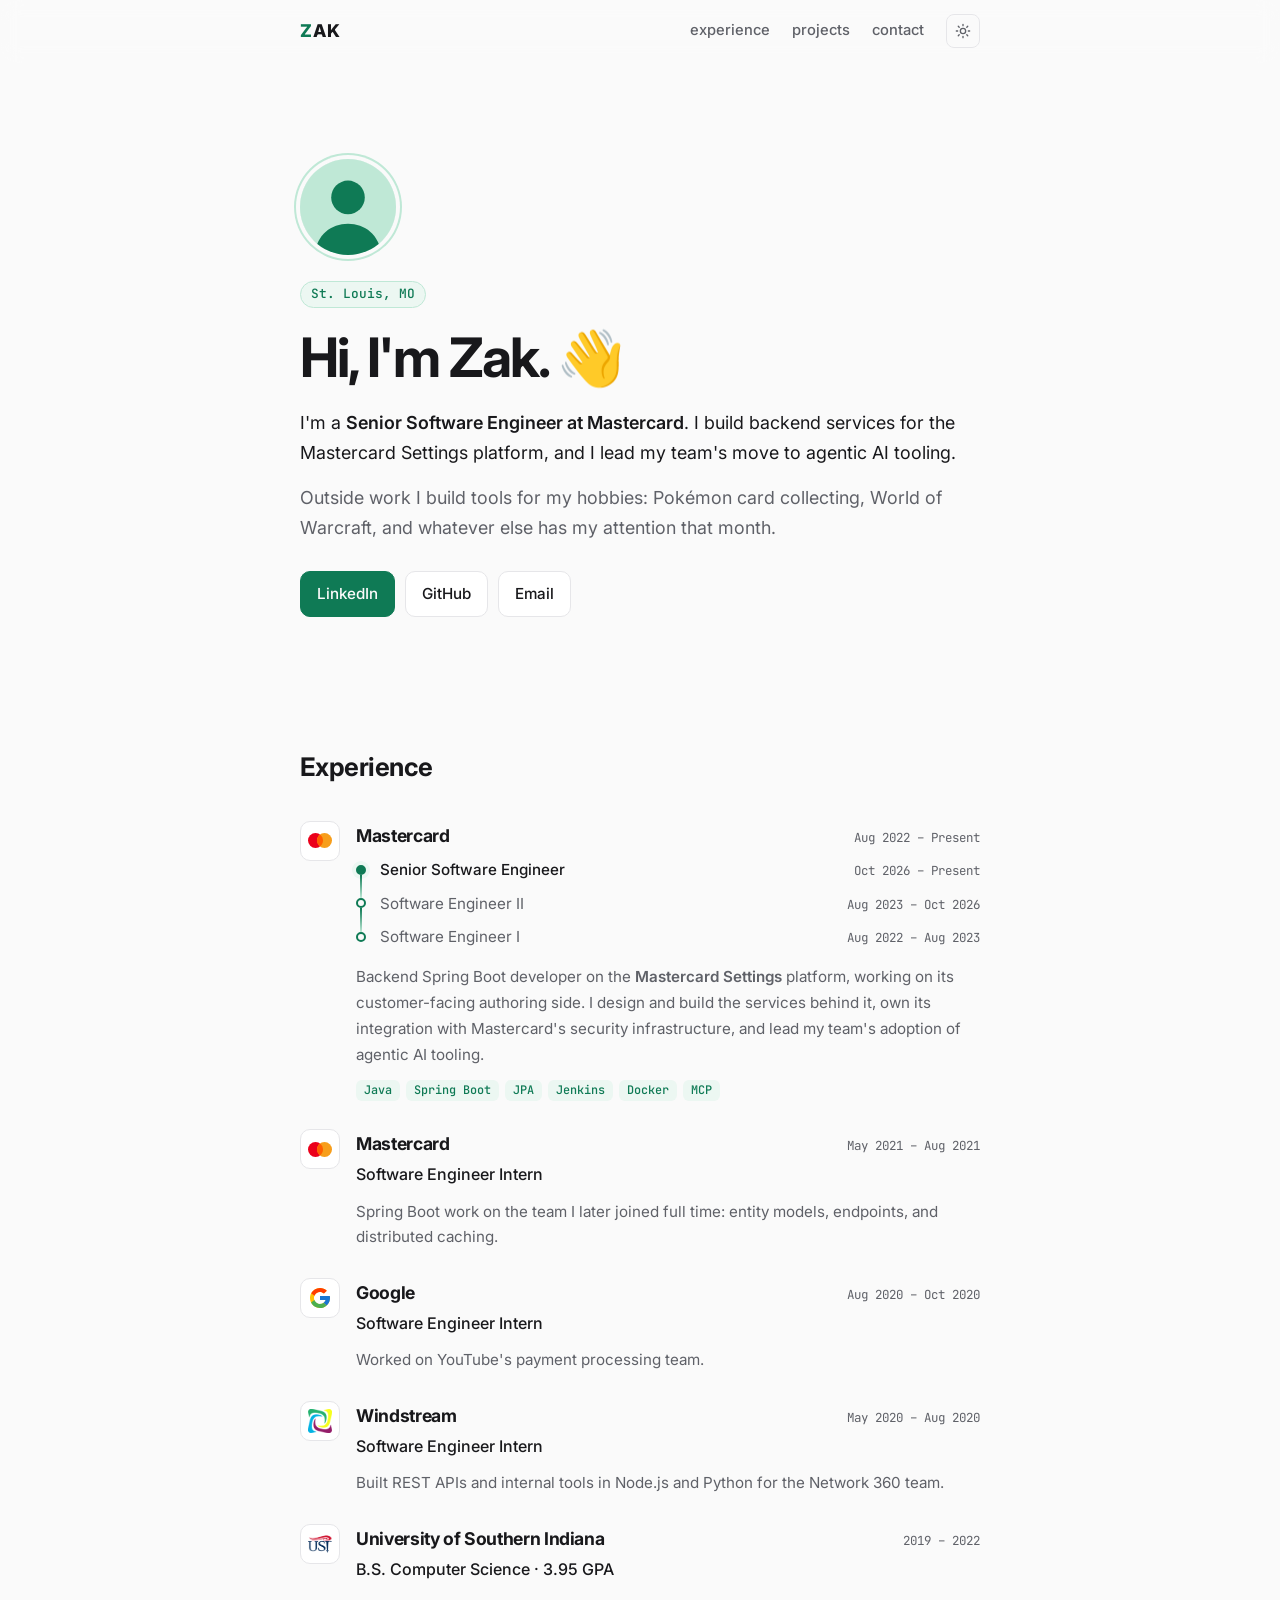
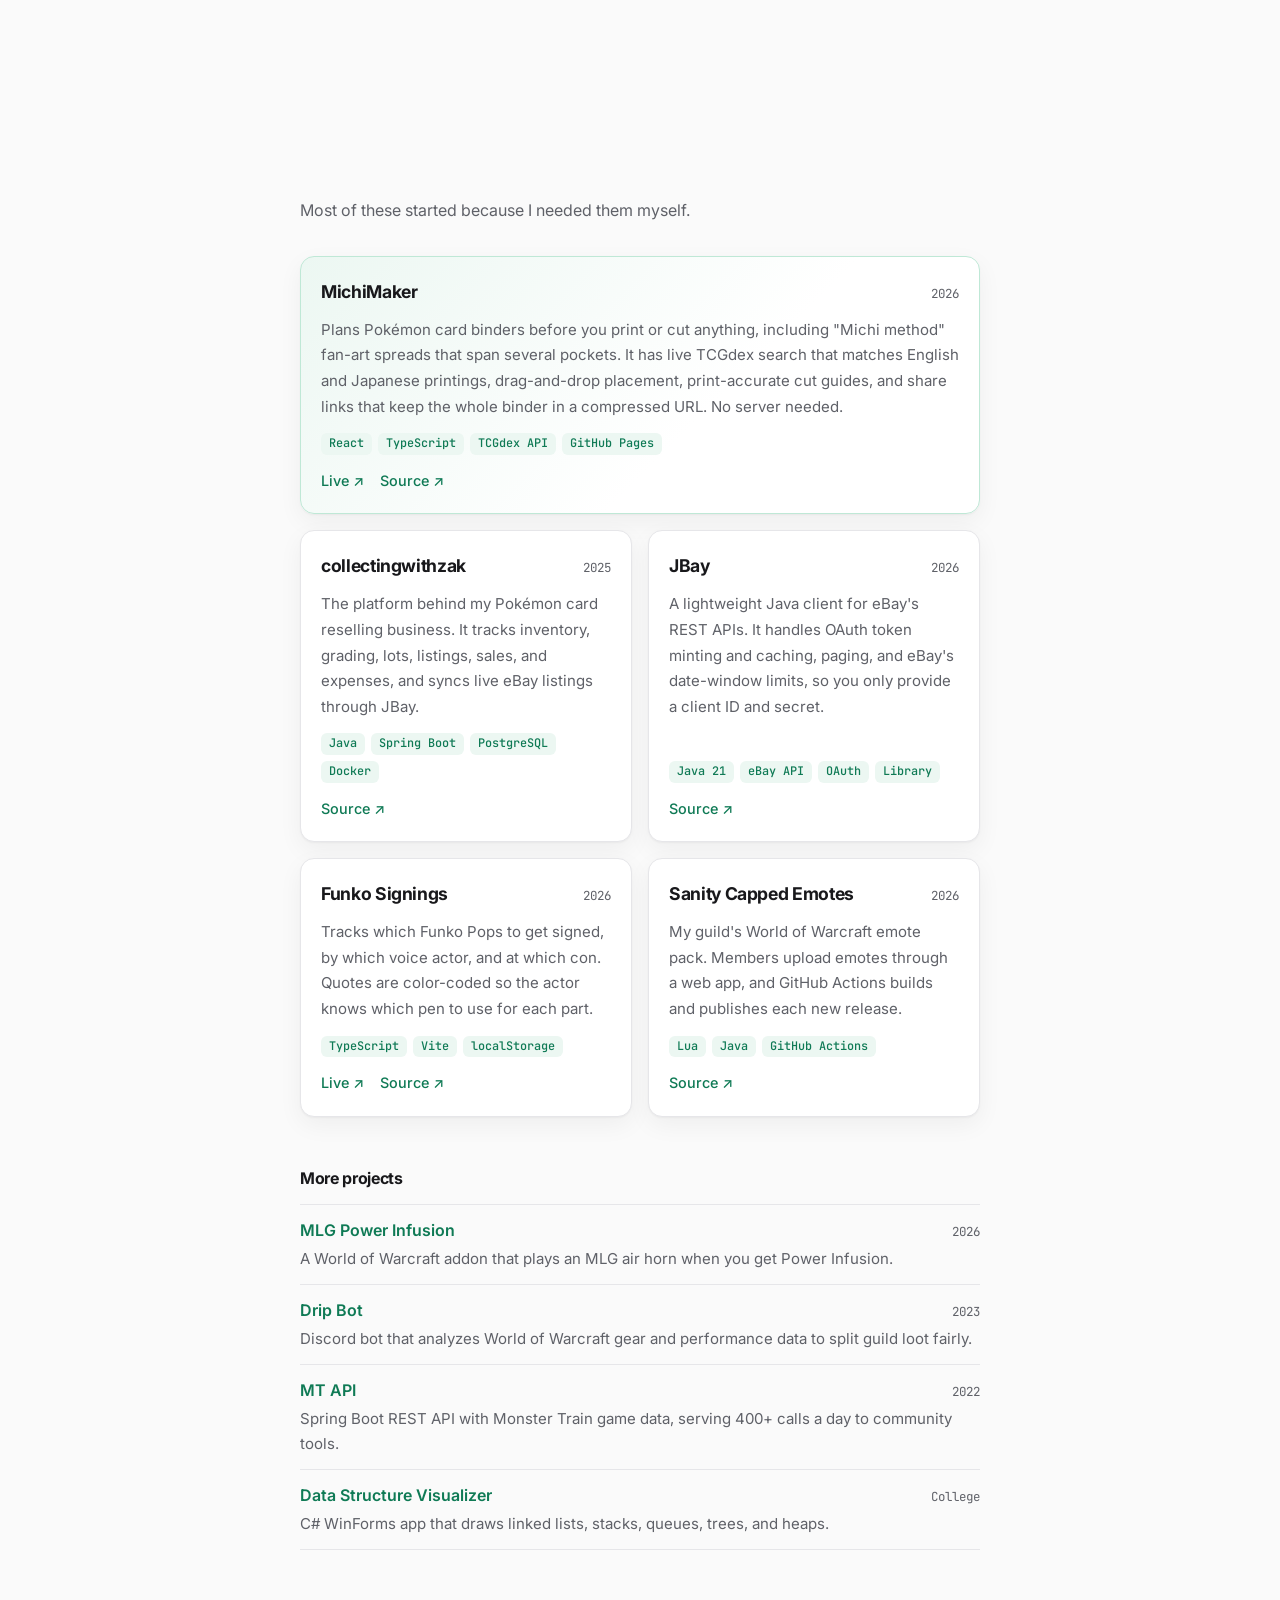
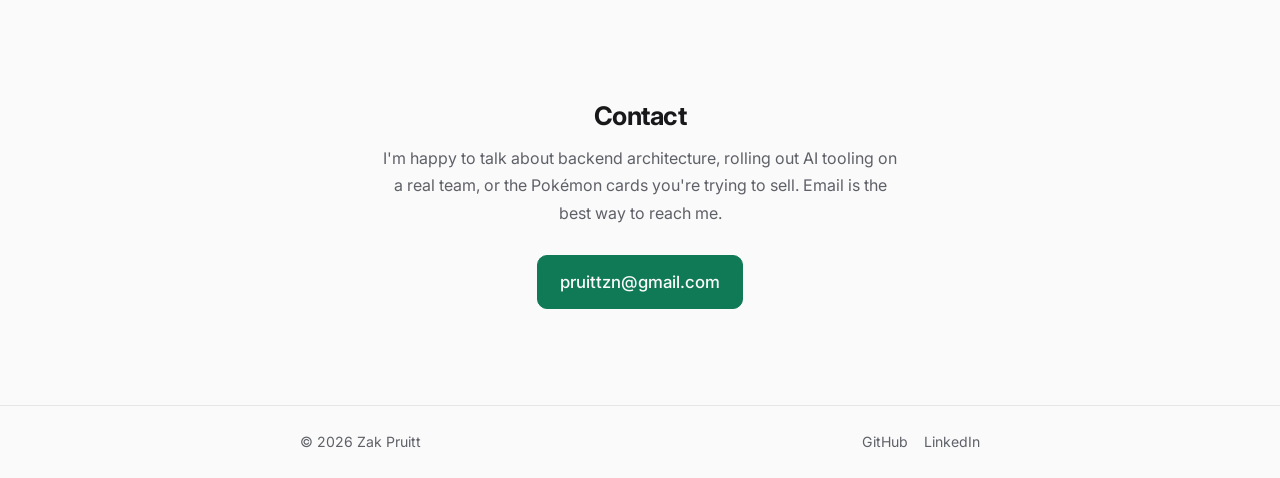
==== commit 800ed5a3: "Neutralize background tint and restyle ZAK wordmark" ====
--- a/index.html
+++ b/index.html
@@ -26,7 +26,7 @@
 <body>
   <header class="nav">
     <div class="container nav-inner">
-      <a href="#" class="brand">zak<span>.</span></a>
+      <a href="#" class="brand" aria-label="Zak Pruitt"><span>Z</span>AK</a>
       <nav>
         <a href="#experience">experience</a>
         <a href="#projects">projects</a>
--- a/assets/style.css
+++ b/assets/style.css
@@ -1,17 +1,17 @@
 /* Mint (Datejust dial) and emerald (Mega Gallade) */
 :root {
   color-scheme: light dark;
-  --bg: light-dark(#fbfdfc, #0c1311);
-  --surface: light-dark(#ffffff, #121b18);
-  --text: light-dark(#14211c, #e4efe9);
-  --muted: light-dark(#5b6b64, #93a69d);
-  --border: light-dark(#e2ebe7, #1f2c27);
+  --bg: light-dark(#fafafa, #0f1012);
+  --surface: light-dark(#ffffff, #17181b);
+  --text: light-dark(#18181b, #ececee);
+  --muted: light-dark(#5f6168, #9d9fa6);
+  --border: light-dark(#e6e6e9, #26282c);
   --accent: light-dark(#0f7a55, #7fdcb4);
   --accent-strong: light-dark(#0a5c40, #a8ecce);
   --mint: light-dark(#bfe8d6, #1d4a39);
-  --mint-soft: light-dark(#e8f6ef, #13241e);
-  --shadow: 0 1px 2px light-dark(rgb(15 50 35 / .04), transparent),
-            0 8px 24px light-dark(rgb(15 50 35 / .06), transparent);
+  --mint-soft: light-dark(#ecf7f2, #15211d);
+  --shadow: 0 1px 2px light-dark(rgb(0 0 0 / .04), transparent),
+            0 8px 24px light-dark(rgb(0 0 0 / .05), transparent);
   --sans: "Inter", system-ui, -apple-system, "Segoe UI", sans-serif;
   --mono: "JetBrains Mono", ui-monospace, monospace;
   --width: 720px;
@@ -85,9 +85,9 @@
 
 .brand {
   margin-right: auto;
-  font-size: 1.15rem;
-  font-weight: 700;
-  letter-spacing: -.02em;
+  font-size: 1.1rem;
+  font-weight: 800;
+  letter-spacing: .06em;
   color: var(--text);
 }
 .brand span { color: var(--accent); }
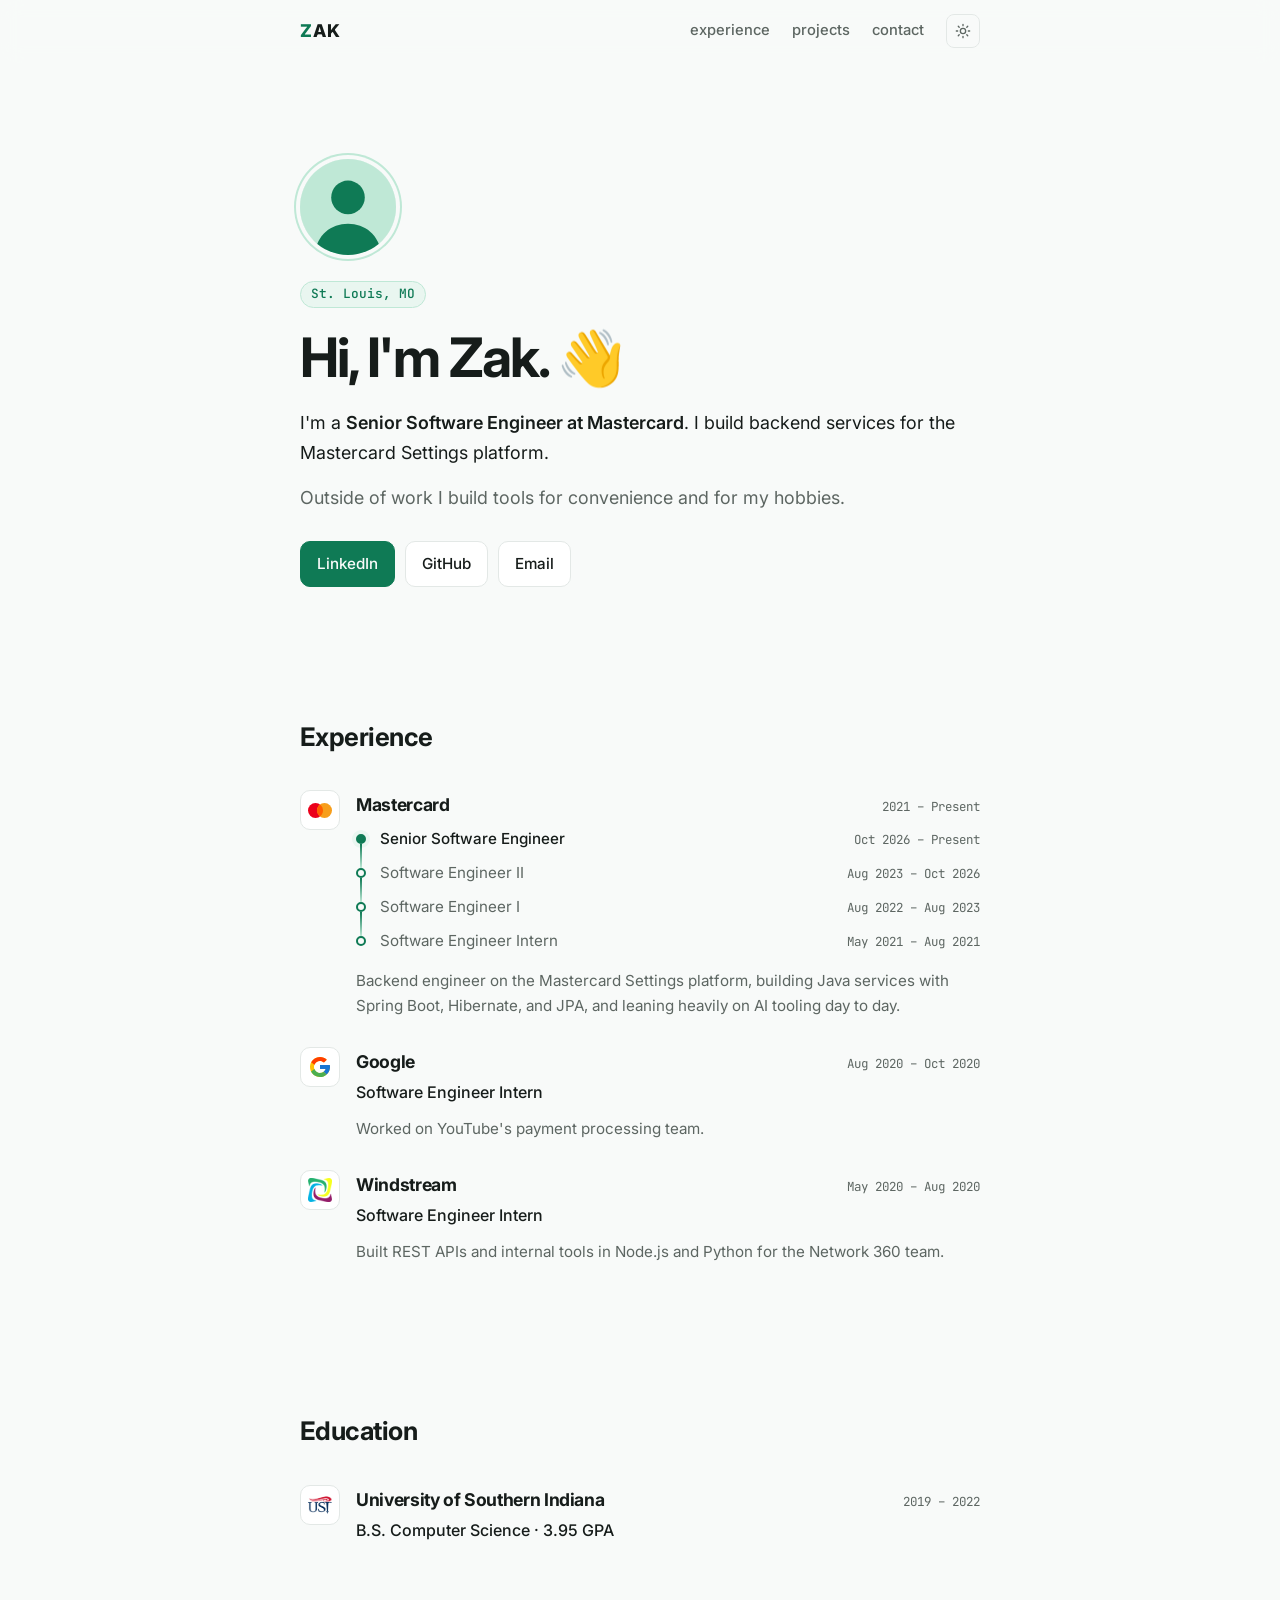
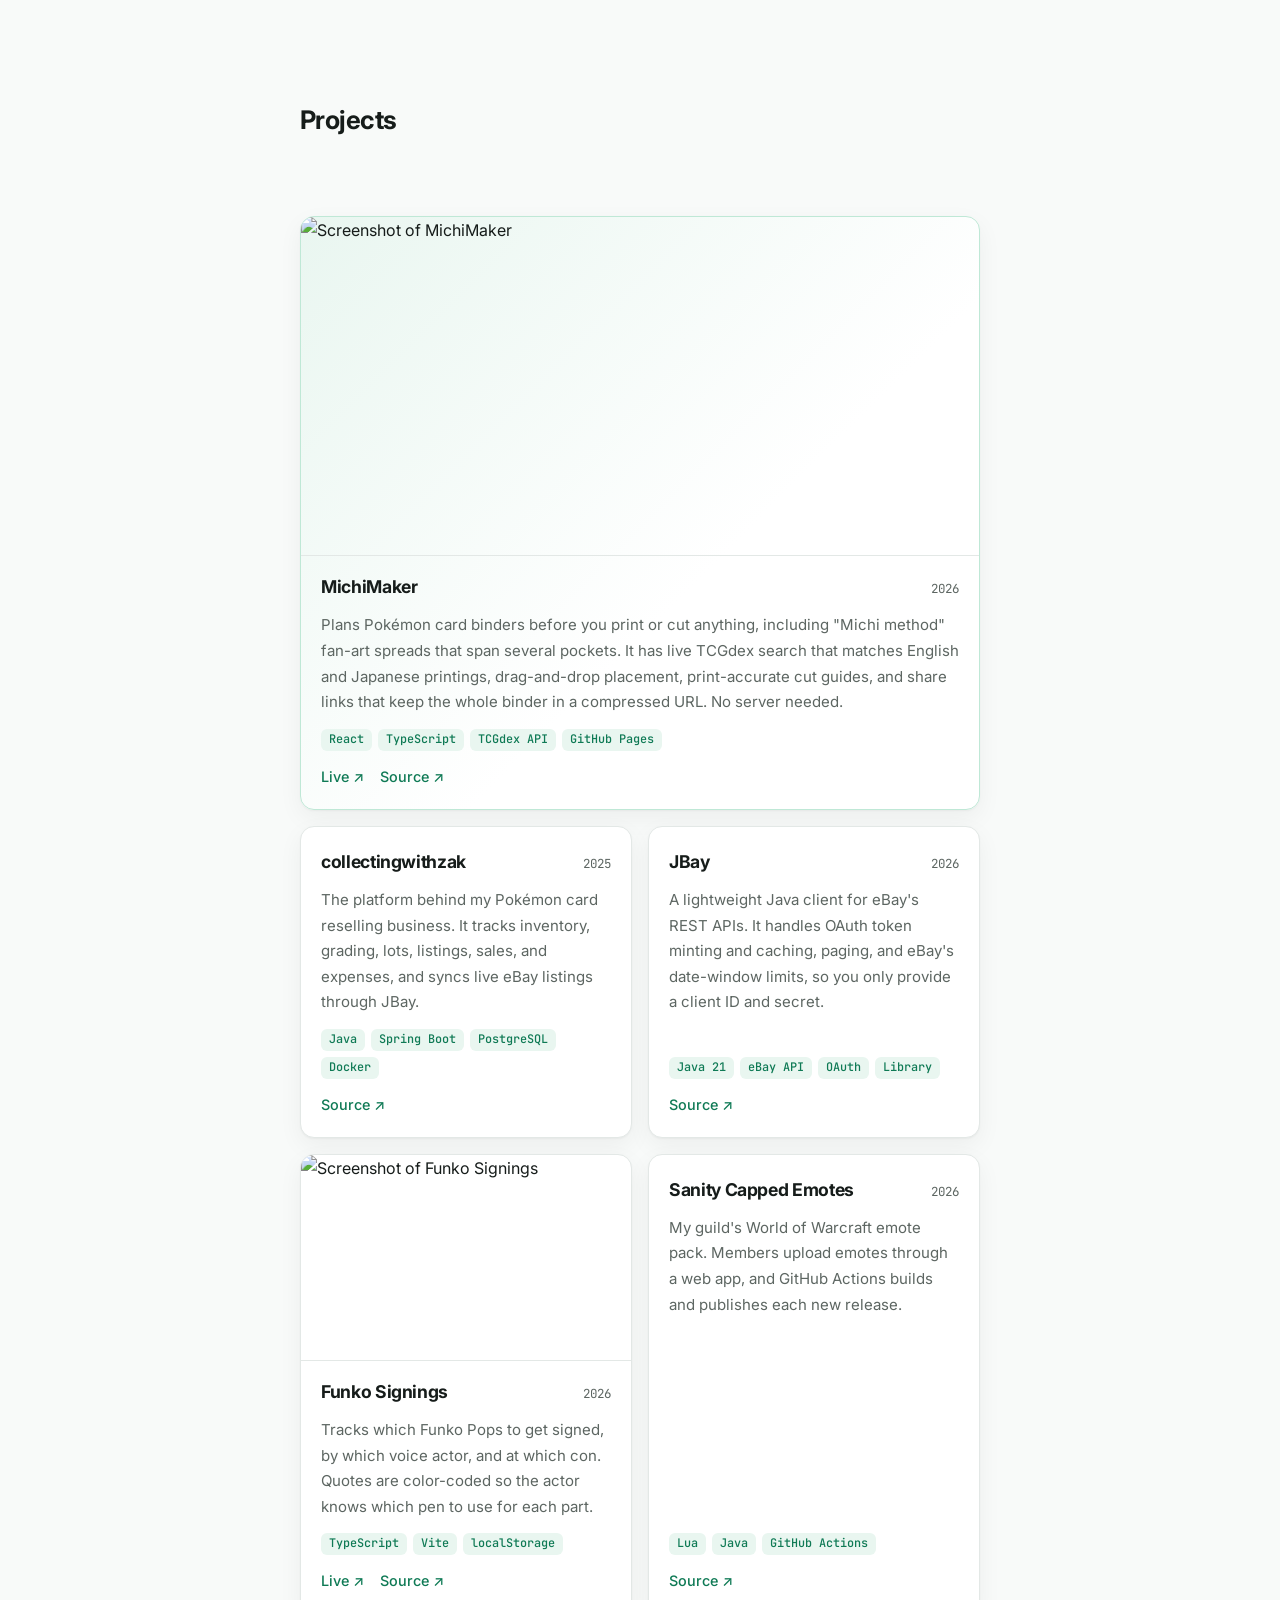
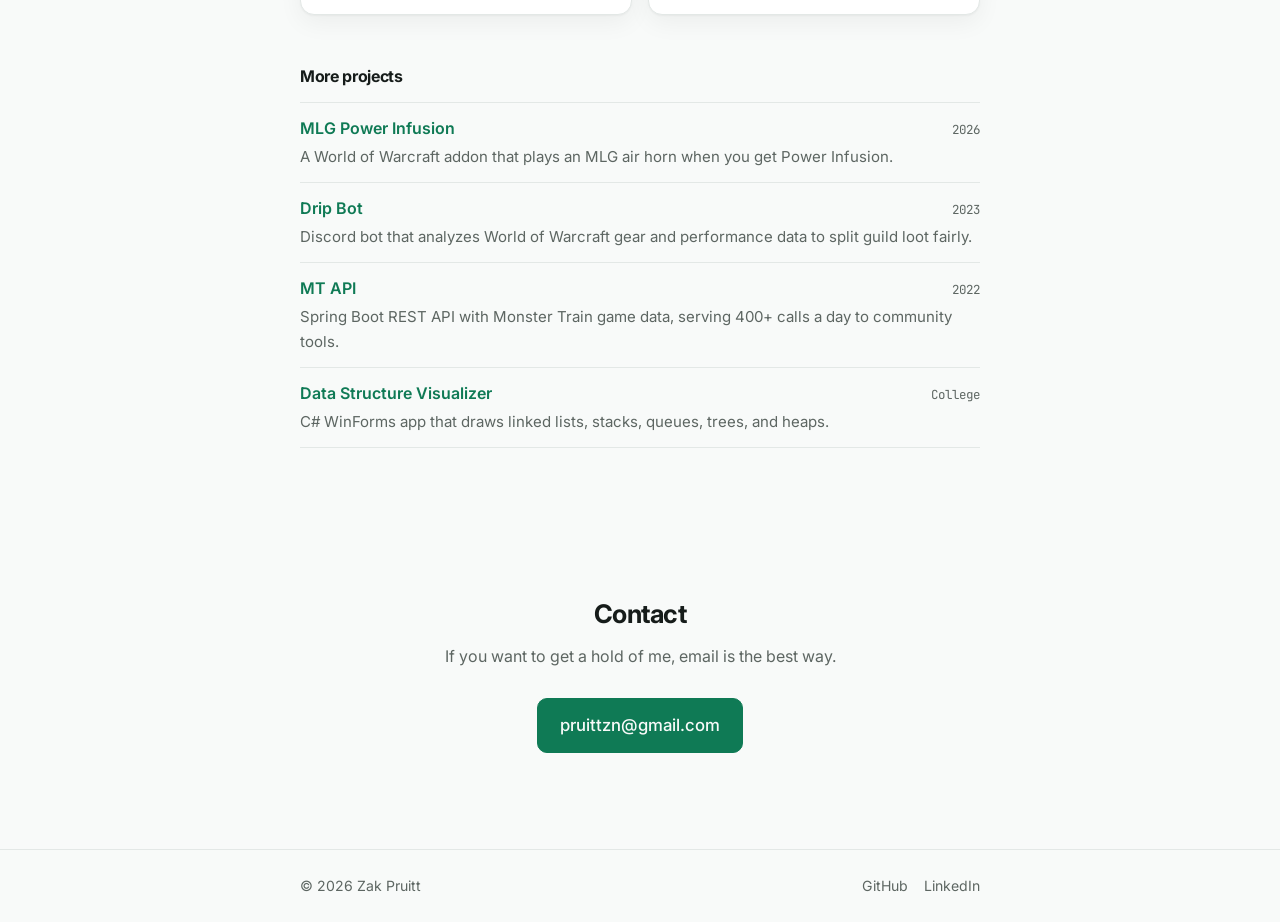
==== commit 5c5858be: "Simplify copy, merge intern role, add Education, project screenshots" ====
--- a/index.html
+++ b/index.html
@@ -46,11 +46,10 @@
       <h1>Hi, I'm Zak. <span class="wave" aria-hidden="true">👋</span></h1>
       <p class="lede">
         I'm a <strong>Senior Software Engineer at Mastercard</strong>. I build backend services for the
-        Mastercard Settings platform, and I lead my team's move to agentic AI tooling.
+        Mastercard Settings platform.
       </p>
       <p class="lede muted">
-        Outside work I build tools for my hobbies: Pokémon card collecting, World of Warcraft, and whatever
-        else has my attention that month.
+        Outside of work I build tools for convenience and for my hobbies.
       </p>
       <div class="links">
         <a class="btn primary" href="https://www.linkedin.com/in/zakpruitt/" target="_blank">LinkedIn</a>
@@ -68,31 +67,18 @@
           <div>
             <header class="row">
               <h3>Mastercard</h3>
-              <span class="meta">Aug 2022 – Present</span>
+              <span class="meta">2021 – Present</span>
             </header>
             <ol class="roles">
               <li class="row"><span>Senior Software Engineer</span><span class="meta">Oct 2026 – Present</span></li>
               <li class="row"><span>Software Engineer II</span><span class="meta">Aug 2023 – Oct 2026</span></li>
               <li class="row"><span>Software Engineer I</span><span class="meta">Aug 2022 – Aug 2023</span></li>
+              <li class="row"><span>Software Engineer Intern</span><span class="meta">May 2021 – Aug 2021</span></li>
             </ol>
             <p class="desc">
-              Backend Spring Boot developer on the <strong>Mastercard Settings</strong> platform, working on its
-              customer-facing authoring side. I design and build the services behind it, own its integration with
-              Mastercard's security infrastructure, and lead my team's adoption of agentic AI tooling.
+              Backend engineer on the Mastercard Settings platform, building Java services with Spring Boot,
+              Hibernate, and JPA, and leaning heavily on AI tooling day to day.
             </p>
-            <ul class="tags"><li>Java</li><li>Spring Boot</li><li>JPA</li><li>Jenkins</li><li>Docker</li><li>MCP</li></ul>
-          </div>
-        </article>
-
-        <article class="job reveal">
-          <img class="logo" src="assets/logos/mastercard.svg" alt="">
-          <div>
-            <header class="row">
-              <h3>Mastercard</h3>
-              <span class="meta">May 2021 – Aug 2021</span>
-            </header>
-            <p class="role">Software Engineer Intern</p>
-            <p class="desc">Spring Boot work on the team I later joined full time: entity models, endpoints, and distributed caching.</p>
           </div>
         </article>
 
@@ -119,7 +105,13 @@
             <p class="desc">Built REST APIs and internal tools in Node.js and Python for the Network 360 team.</p>
           </div>
         </article>
-
+      </div>
+    </section>
+
+    <section id="education">
+      <h2 class="reveal">Education</h2>
+
+      <div class="jobs">
         <article class="job reveal">
           <img class="logo" src="assets/logos/usi.png" alt="">
           <div>
@@ -140,6 +132,7 @@
       <!-- projects:start -->
       <div class="grid">
         <article class="card featured reveal">
+          <img class="shot" src="assets/projects/michimaker.png" alt="Screenshot of MichiMaker" loading="lazy">
           <header class="row">
             <h3>MichiMaker</h3>
             <span class="meta">2026</span>
@@ -177,6 +170,7 @@
         </article>
 
         <article class="card reveal">
+          <img class="shot" src="assets/projects/funko-signings.png" alt="Screenshot of Funko Signings" loading="lazy">
           <header class="row">
             <h3>Funko Signings</h3>
             <span class="meta">2026</span>
@@ -238,10 +232,7 @@
 
     <section id="contact" class="contact reveal">
       <h2>Contact</h2>
-      <p class="muted">
-        I'm happy to talk about backend architecture, rolling out AI tooling on a real team, or the Pokémon
-        cards you're trying to sell. Email is the best way to reach me.
-      </p>
+      <p class="muted">If you want to get a hold of me, email is the best way.</p>
       <a class="btn primary big" href="mailto:pruittzn@gmail.com">pruittzn@gmail.com</a>
     </section>
   </main>
--- a/assets/style.css
+++ b/assets/style.css
@@ -1,15 +1,15 @@
 /* Mint (Datejust dial) and emerald (Mega Gallade) */
 :root {
   color-scheme: light dark;
-  --bg: light-dark(#fafafa, #0f1012);
-  --surface: light-dark(#ffffff, #17181b);
-  --text: light-dark(#18181b, #ececee);
-  --muted: light-dark(#5f6168, #9d9fa6);
-  --border: light-dark(#e6e6e9, #26282c);
+  --bg: light-dark(#f8faf9, #141917);
+  --surface: light-dark(#ffffff, #1b211f);
+  --text: light-dark(#161c1a, #e9eeec);
+  --muted: light-dark(#5d6662, #9ea8a4);
+  --border: light-dark(#e3e8e6, #2a322f);
   --accent: light-dark(#0f7a55, #7fdcb4);
   --accent-strong: light-dark(#0a5c40, #a8ecce);
   --mint: light-dark(#bfe8d6, #1d4a39);
-  --mint-soft: light-dark(#ecf7f2, #15211d);
+  --mint-soft: light-dark(#e9f6f0, #1a2a24);
   --shadow: 0 1px 2px light-dark(rgb(0 0 0 / .04), transparent),
             0 8px 24px light-dark(rgb(0 0 0 / .05), transparent);
   --sans: "Inter", system-ui, -apple-system, "Segoe UI", sans-serif;
@@ -263,6 +263,7 @@
 .card {
   display: flex;
   flex-direction: column;
+  overflow: hidden;
   padding: 20px;
   border: 1px solid var(--border);
   border-radius: 14px;
@@ -277,6 +278,17 @@
   border-color: var(--mint);
   background: linear-gradient(135deg, var(--mint-soft), var(--surface) 60%);
 }
+.shot {
+  display: block;
+  width: calc(100% + 40px);
+  margin: -20px -20px 16px;
+  aspect-ratio: 16 / 10;
+  object-fit: cover;
+  object-position: top;
+  border-bottom: 1px solid var(--border);
+}
+.featured .shot { aspect-ratio: 16 / 8; }
+
 .card p { flex: 1; margin: 10px 0 14px; color: var(--muted); font-size: .94rem; }
 .card footer { display: flex; gap: 16px; margin-top: 14px; font-size: .9rem; font-weight: 500; }
 
